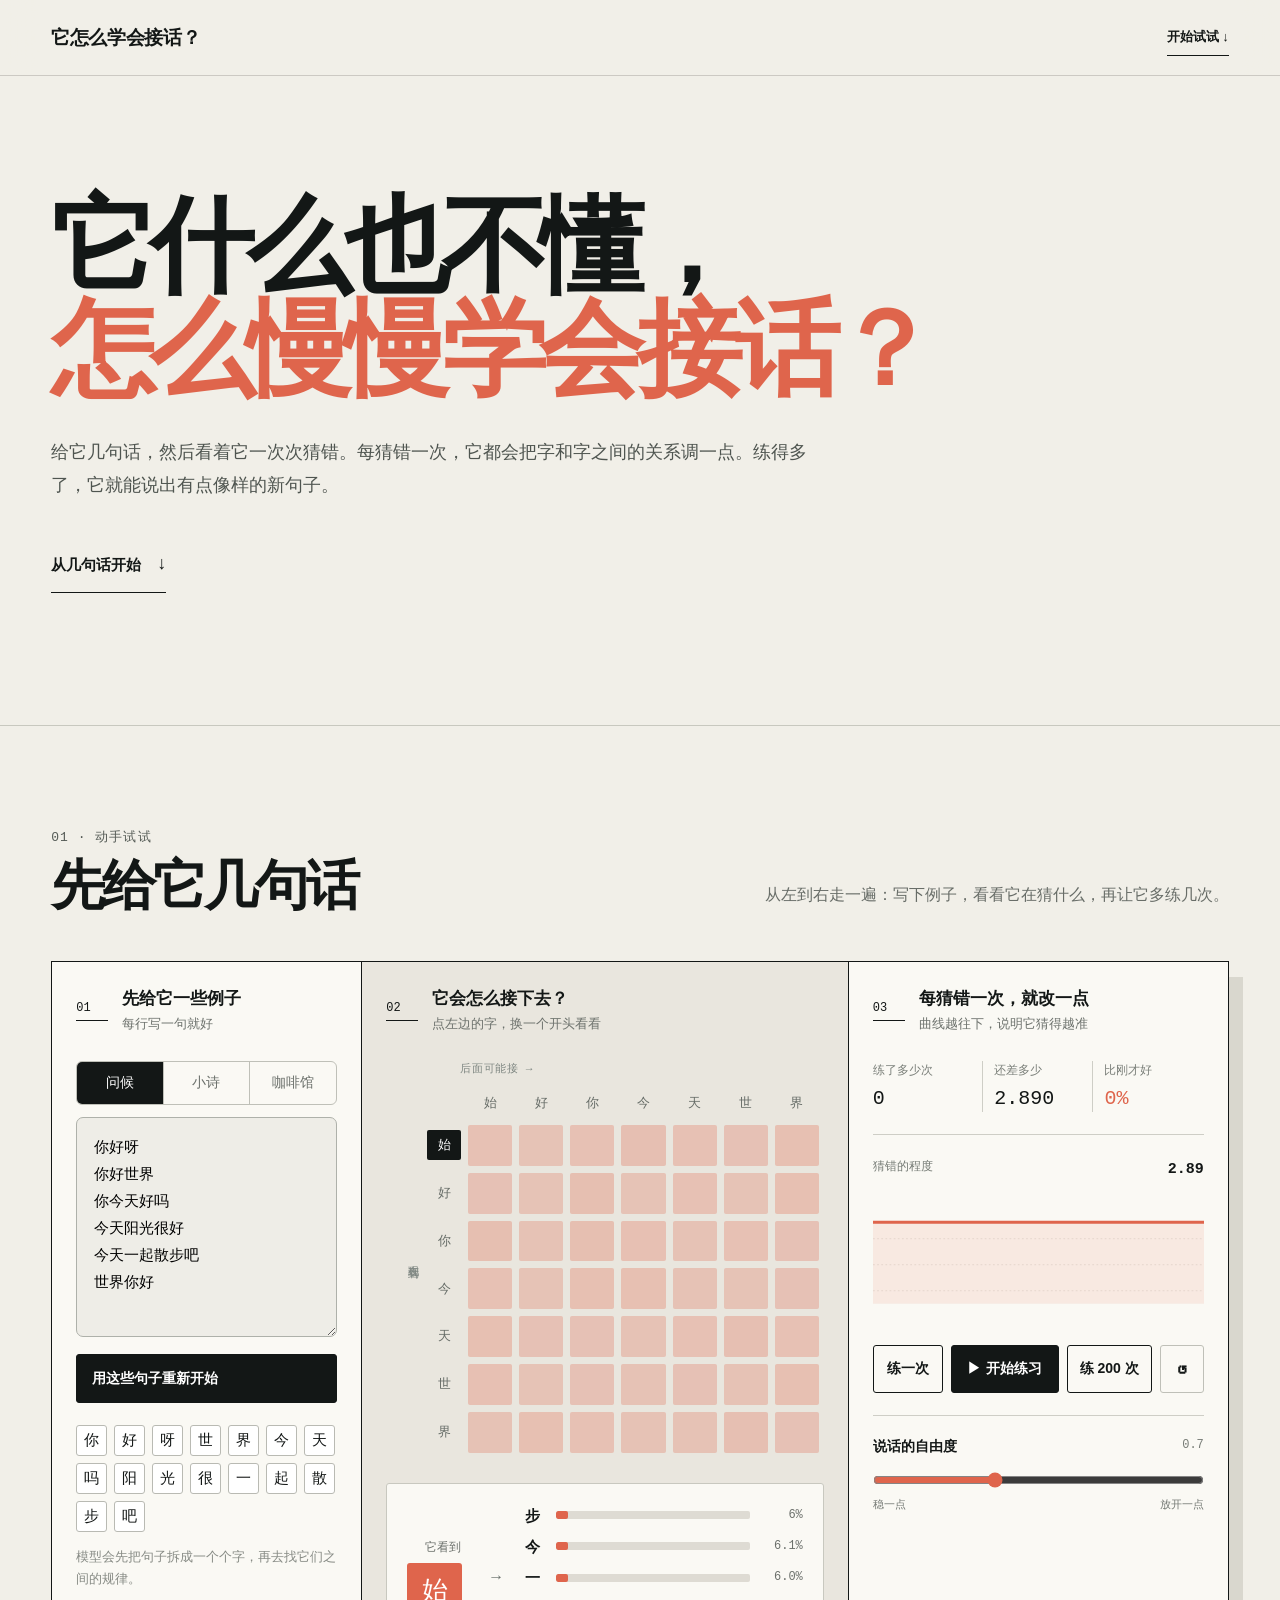
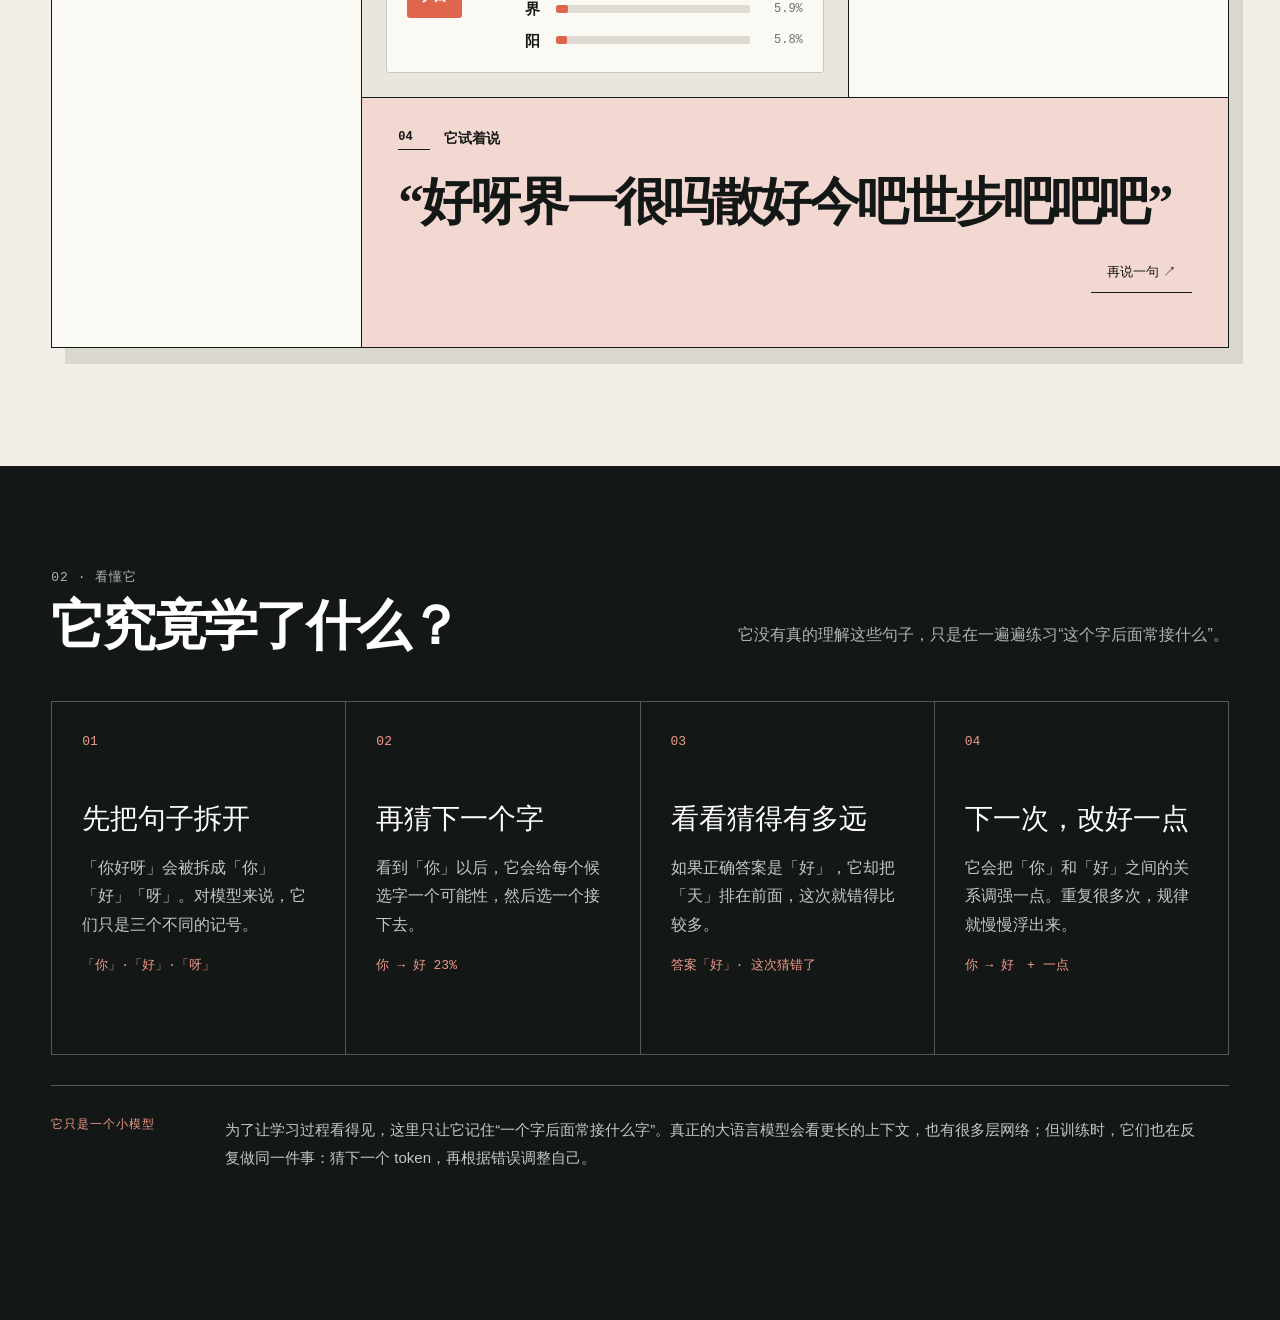
==== index.html @ 9ec9c0a7 "重构为三文件结构：清理 ChatGPT 导出残留，拆分为 index.html + styles.css + app.js，补充 AGENTS.md 与 README.md" ====
<!doctype html>
<html lang="zh-CN">
<head>
  <meta charset="utf-8">
  <meta name="viewport" content="width=device-width,initial-scale=1">
  <meta name="description" content="给它几句话，看一个小模型怎样从乱猜到慢慢学会接话。">
  <title>它怎么学会接话？</title>
  <link rel="stylesheet" href="styles.css">
</head>
<body>
  <nav>
    <a class="brand" href="#top">它怎么学会接话？</a>
    <a class="nav-jump" href="#lab">开始试试 ↓</a>
  </nav>

  <header class="hero" id="top">
    <div class="hero-copy">
      <h1>它什么也不懂，<em>怎么慢慢学会接话？</em></h1>
      <p class="intro">给它几句话，然后看着它一次次猜错。每猜错一次，它都会把字和字之间的关系调一点。练得多了，它就能说出有点像样的新句子。</p>
      <a class="jump" href="#lab">从几句话开始 <b>↓</b></a>
    </div>
  </header>

  <main>
    <section id="lab">
      <header class="section-head">
        <div><p class="kicker mono">01 · 动手试试</p><h2>先给它几句话</h2></div>
        <p>从左到右走一遍：写下例子，看看它在猜什么，再让它多练几次。</p>
      </header>

      <div class="lab-grid">
        <aside class="panel corpus">
          <div class="panel-head"><span class="num mono">01</span><div><b>先给它一些例子</b><small>每行写一句就好</small></div></div>
          <div class="preset-tabs" id="presetTabs">
            <button class="active" data-preset="hello">问候</button>
            <button data-preset="poem">小诗</button>
            <button data-preset="cafe">咖啡馆</button>
          </div>
          <textarea id="corpusInput" aria-label="给模型看的句子，每行一句" spellcheck="false"></textarea>
          <button class="load" id="loadCorpus">用这些句子重新开始</button>
          <div class="tokens" id="tokenStrip" aria-label="拆开的字"></div>
          <p class="micro">模型会先把句子拆成一个个字，再去找它们之间的规律。</p>
        </aside>

        <section class="panel brain">
          <div class="panel-head"><span class="num mono">02</span><div><b>它会怎么接下去？</b><small>点左边的字，换一个开头看看</small></div></div>
          <div class="matrix-shell">
            <span class="axis top mono">后面可能接 →</span><span class="axis side mono">现在看到</span>
            <div class="matrix" id="matrix"></div>
          </div>
          <div class="prediction">
            <div class="current"><small>它看到</small><strong id="focusToken">始</strong></div>
            <span class="arrow">→</span>
            <div class="bars" id="probabilityBars"></div>
          </div>
        </section>

        <section class="panel controls">
          <div class="panel-head"><span class="num mono">03</span><div><b>每猜错一次，就改一点</b><small>曲线越往下，说明它猜得越准</small></div></div>
          <div class="metrics">
            <div class="metric"><small>练了多少次</small><strong id="stepCount">0</strong></div>
            <div class="metric"><small>还差多少</small><strong id="lossValue">0.000</strong></div>
            <div class="metric"><small>比刚才好</small><strong class="accent" id="progressValue">0%</strong></div>
          </div>
          <div class="chart-box">
            <div class="chart-title mono"><span>猜错的程度</span><b id="chartLoss">0.00</b></div>
            <svg class="chart" viewBox="0 0 560 148" role="img" aria-label="猜错程度的变化曲线">
              <line x1="0" x2="560" y1="38" y2="38"></line><line x1="0" x2="560" y1="82" y2="82"></line><line x1="0" x2="560" y1="126" y2="126"></line>
              <polygon class="area" id="lossArea"></polygon><polyline class="curve" id="lossCurve"></polyline>
            </svg>
          </div>
          <div class="actions">
            <button class="step" id="stepOnce">练一次</button>
            <button class="run" id="trainToggle"><span>▶</span>开始练习</button>
            <button class="fast" id="fastTrain">练 200 次</button>
            <button class="reset" id="resetModel" aria-label="重新开始">↺</button>
          </div>
          <label class="temperature">
            <span><b>说话的自由度</b><small class="mono" id="temperatureLabel">0.7</small></span>
            <input id="temperature" type="range" min="0.3" max="1.4" step="0.1" value="0.7">
            <span class="ends"><i>稳一点</i><i>放开一点</i></span>
          </label>
        </section>

        <section class="panel speech">
          <div class="speech-meta"><span class="num mono">04</span><span>它试着说</span></div>
          <blockquote id="spokenText">“……”</blockquote>
          <div class="speech-foot"><button id="speakAgain">再说一句 ↗</button></div>
        </section>
      </div>
    </section>

    <section class="explain">
      <header class="section-head">
        <div><p class="kicker mono">02 · 看懂它</p><h2>它究竟学了什么？</h2></div>
        <p>它没有真的理解这些句子，只是在一遍遍练习“这个字后面常接什么”。</p>
      </header>
      <div class="flow">
        <article><span class="mono">01</span><b>先把句子拆开</b><p>「你好呀」会被拆成「你」「好」「呀」。对模型来说，它们只是三个不同的记号。</p><span class="example mono">「你」·「好」·「呀」</span></article>
        <article><span class="mono">02</span><b>再猜下一个字</b><p>看到「你」以后，它会给每个候选字一个可能性，然后选一个接下去。</p><span class="example mono">你 → 好 23%</span></article>
        <article><span class="mono">03</span><b>看看猜得有多远</b><p>如果正确答案是「好」，它却把「天」排在前面，这次就错得比较多。</p><span class="example mono">答案「好」· 这次猜错了</span></article>
        <article><span class="mono">04</span><b>下一次，改好一点</b><p>它会把「你」和「好」之间的关系调强一点。重复很多次，规律就慢慢浮出来。</p><span class="example mono">你 → 好　+ 一点</span></article>
      </div>
      <div class="note"><span class="mono">它只是一个小模型</span><p>为了让学习过程看得见，这里只让它记住“一个字后面常接什么字”。真正的大语言模型会看更长的上下文，也有很多层网络；但训练时，它们也在反复做同一件事：猜下一个 token，再根据错误调整自己。</p></div>
    </section>
  </main>
  <script src="app.js"></script>
</body>
</html>
---- styles.css ----
:root {
      --paper:#f1efe8;
      --ink:#131716;
      --muted:#686d68;
      --line:#c8c8bf;
      --panel:#faf9f4;
      --accent:#df654c;
      --accent-soft:#f2d8d0;
      --wash:#e9e6de;
    }
    *{box-sizing:border-box}
    html{scroll-behavior:smooth}
    body{margin:0;background:var(--paper);color:var(--ink);font:16px/1.55 -apple-system,BlinkMacSystemFont,"Segoe UI","PingFang SC","Hiragino Sans GB","Microsoft YaHei",Arial,sans-serif}
    button,textarea,input{font:inherit}
    button{color:inherit}
    a{color:inherit;text-decoration:none}
    .mono{font-family:"SFMono-Regular",Consolas,"Liberation Mono",monospace}
    nav{position:sticky;z-index:20;top:0;display:flex;align-items:center;justify-content:space-between;min-height:68px;padding:0 4vw;border-bottom:1px solid rgba(19,23,22,.17);background:rgba(241,239,232,.92);backdrop-filter:blur(18px)}
    .brand{font-family:"Songti SC","STSong",Georgia,serif;font-size:18px;font-weight:600;letter-spacing:-.02em}
    .nav-jump{padding:8px 0;border-bottom:1px solid var(--ink);font-size:13px;font-weight:700}
    .hero{display:flex;align-items:center;min-height:600px;padding:92px 4vw 104px;border-bottom:1px solid var(--line)}
    .hero-copy{width:min(1120px,100%)}
    .kicker{margin:0 0 18px;color:#555b56;font-size:12px;letter-spacing:.08em}
    h1{max-width:1080px;margin:0;font-family:"Songti SC","STSong",Georgia,serif;font-size:clamp(64px,8.2vw,126px);font-weight:600;line-height:.98;letter-spacing:-.07em;text-wrap:balance}
    h1 em{display:block;color:var(--accent);font-style:normal}
    .intro{max-width:760px;margin:34px 0;color:#4f5550;font-size:18px;line-height:1.85;text-wrap:pretty}
    .jump{display:inline-flex;align-items:center;gap:16px;padding:14px 0;border-bottom:1px solid var(--ink);font-size:15px;font-weight:800}
    .jump b{font-size:18px;font-weight:400}
    main section{padding:88px 4vw 105px}
    .section-head{display:flex;align-items:end;justify-content:space-between;gap:40px;max-width:1500px;margin:0 auto 38px}
    .section-head h2{margin:0;font:600 clamp(38px,4.2vw,62px)/1.04 "Songti SC","STSong",Georgia,serif;letter-spacing:-.055em}
    .section-head .kicker{margin-bottom:10px}
    .section-head>p{max-width:430px;margin:0 0 5px;color:var(--muted);font-size:13px;line-height:1.7}
    .lab-grid{display:grid;grid-template-columns:290px minmax(400px,1fr) 350px;grid-template-areas:"corpus brain controls" "corpus speech speech";max-width:1500px;margin:auto;border-top:1px solid var(--ink);border-left:1px solid var(--ink);box-shadow:14px 16px 0 #d9d7ce}
    .panel{min-width:0;border-right:1px solid var(--ink);border-bottom:1px solid var(--ink);background:var(--panel)}
    .corpus{grid-area:corpus;padding:22px}.brain{grid-area:brain;padding:22px;background:var(--wash);color:var(--ink)}.controls{grid-area:controls;padding:22px}.speech{grid-area:speech;position:relative;min-height:218px;padding:25px 30px;background:var(--accent-soft);overflow:hidden}
    .panel-head{display:flex;align-items:center;gap:11px;margin-bottom:21px}
    .num{flex:none;min-width:30px;padding-bottom:3px;border-bottom:1px solid currentColor;font-size:9px;text-align:left}
    .panel-head div{display:flex;flex-direction:column;gap:3px}.panel-head b{font-size:13px}.panel-head small{color:#6d726d;font-size:9px}.brain .panel-head small{color:#6d726d}
    .preset-tabs{display:grid;grid-template-columns:repeat(3,1fr);margin-bottom:9px;border:1px solid #bfc0b8;border-radius:6px;overflow:hidden}
    .preset-tabs button{padding:8px 2px;border:0;border-right:1px solid #bfc0b8;background:transparent;color:#6b706b;cursor:pointer;font-size:10px}.preset-tabs button:last-child{border-right:0}.preset-tabs button.active{background:var(--ink);color:#fff}
    textarea{width:100%;min-height:185px;padding:14px;resize:vertical;border:1px solid #aeb1aa;border-radius:7px;outline:0;background:#eeede7;font:11px/1.75 "SFMono-Regular",Consolas,"PingFang SC",monospace}textarea:focus{border-color:var(--ink);box-shadow:0 0 0 2px rgba(19,23,22,.09)}
    .load{display:flex;align-items:center;justify-content:space-between;width:100%;margin-top:9px;padding:11px 12px;border:1px solid var(--ink);border-radius:3px;background:var(--ink);color:#fff;cursor:pointer;font-size:11px;font-weight:800}
    .tokens{display:flex;flex-wrap:wrap;gap:5px;margin-top:17px}.tokens span{display:grid;place-items:center;width:24px;height:24px;border:1px solid #b9bab3;border-radius:3px;background:#fff;font:11px "Songti SC",serif}.micro{margin:10px 0 0;color:#878b85;font-size:9px;line-height:1.5}
    .matrix-shell{position:relative;margin:0 0 22px 18px;padding:21px 5px 2px 23px}.axis{position:absolute;color:#7f8782;font-size:8px;letter-spacing:.06em}.axis.top{left:56px;top:0}.axis.side{left:0;top:50%;writing-mode:vertical-rl;transform:translateY(-50%)}
    .matrix{display:grid;gap:5px;align-items:center}.matrix .label{display:grid;place-items:center;min-width:0;height:24px;border:0;border-radius:2px;background:transparent;color:#666c67;font-size:9px}.matrix button.label{cursor:pointer}.matrix button.label:hover,.matrix button.label.selected{background:var(--ink);color:#fff}
    .cell{aspect-ratio:1.08;min-height:23px;border:0;border-radius:2px;cursor:crosshair;transition:transform .13s ease}.cell:hover{transform:scale(1.08);outline:1px solid var(--ink)}
    .prediction{display:grid;grid-template-columns:60px 22px 1fr;align-items:center;gap:7px;padding:16px;border:1px solid var(--line);border-radius:3px;background:var(--panel)}.current{text-align:center}.current small{display:block;margin-bottom:6px;color:#6b706b;font-size:8px}.current strong{display:grid;place-items:center;width:45px;height:45px;border-radius:3px;background:var(--accent);color:#fff;font:21px "Songti SC",serif}.arrow{color:#69716c}
    .bars{display:flex;flex-direction:column;gap:6px}.bar{display:grid;grid-template-columns:17px 1fr 34px;align-items:center;gap:6px;font-size:8px}.bar>b{font-size:10px}.bar>div{height:6px;border-radius:2px;background:#dedbd3;overflow:hidden}.bar i{display:block;height:100%;border-radius:inherit;background:var(--accent);transition:width .2s ease}.bar span{color:#6c716c;text-align:right}
    .metrics{display:grid;grid-template-columns:repeat(3,1fr);padding-bottom:17px;border-bottom:1px solid #cecec6}.metric{padding-right:7px;border-right:1px solid #cecec6}.metric:not(:first-child){padding-left:11px}.metric:last-child{border:0}.metric small{display:block;margin-bottom:6px;color:#7a7f79;font-size:8px}.metric strong{font:15px "SFMono-Regular",Consolas,monospace}.metric strong.accent{color:var(--accent)}
    .chart-box{position:relative;margin-top:18px}.chart-title{display:flex;justify-content:space-between;color:#747a74;font-size:8px}.chart-title b{color:var(--ink);font-size:11px}.chart{display:block;width:100%;height:125px;margin-top:3px}.chart line{stroke:#d6d5cd;stroke-dasharray:3 4}.chart .area{fill:rgba(223,101,76,.11)}.chart .curve{fill:none;stroke:var(--accent);stroke-width:3;stroke-linejoin:round;stroke-linecap:round;vector-effect:non-scaling-stroke}
    .actions{display:grid;grid-template-columns:.75fr 1.22fr .92fr 36px;gap:6px;margin-top:6px}.actions button{min-height:39px;border-radius:3px;cursor:pointer;font-size:10px;font-weight:800}.step{border:1px solid var(--ink);background:transparent}.run{border:1px solid var(--ink);background:var(--ink);color:#fff}.run span{margin-right:5px}.run.running{background:var(--accent);color:var(--ink)}.run.running span{color:var(--ink)}.fast{border:1px solid var(--ink);background:transparent;color:var(--ink)}.reset{border:1px solid #bfc0b8;background:transparent;font-size:17px!important}
    .temperature{display:block;margin-top:17px;padding-top:15px;border-top:1px solid #cecec6}.temperature>span{display:flex;justify-content:space-between}.temperature b{font-size:9px}.temperature small{color:#777c76;font-size:8px}.temperature input{width:100%;margin:11px 0 4px;accent-color:var(--accent)}.ends i{color:#737873;font-size:8px;font-style:normal}
    .speech-meta{position:relative;z-index:1;display:flex;align-items:center;gap:11px;font-size:10px;font-weight:800}
    blockquote{position:relative;z-index:1;margin:18px 0 16px;font:600 clamp(31px,4vw,56px)/1.15 "Songti SC","STSong",Georgia,serif;letter-spacing:-.05em}.speech-foot{position:relative;z-index:1;display:flex;align-items:center;justify-content:flex-end;font-size:8px}.speech-foot button{padding:8px 0;border:0;border-bottom:1px solid var(--ink);background:transparent;cursor:pointer;font-size:9px}.speech-foot button:hover{color:var(--accent)}
    .explain{background:var(--ink);color:#fff}.explain .kicker,.explain .section-head>p{color:#aeb4b0}.flow{display:grid;grid-template-columns:repeat(4,1fr);max-width:1500px;margin:auto;border-top:1px solid #535956;border-left:1px solid #535956}.flow article{min-height:265px;padding:23px;border-right:1px solid #535956;border-bottom:1px solid #535956}.flow article>span{display:block;width:auto;height:auto;margin-bottom:43px;border:0;color:#ef9b87;font-size:11px}.flow b{display:block;font:22px "Songti SC",serif}.flow p{min-height:60px;color:#c3c8c4;font-size:11px;line-height:1.7}.flow .example{display:block;color:#ef9b87;font-size:9px}.note{display:grid;grid-template-columns:150px 1fr;gap:24px;max-width:1500px;margin:30px auto 0;padding:24px 0;border-top:1px solid #535956}.note>span{color:#ef9b87;font-size:9px;letter-spacing:.08em}.note p{max-width:980px;margin:0;color:#c3c8c4;font-size:11px;line-height:1.75}.note b{color:#fff}

    /* Readability pass: comfortable defaults for laptop and high-DPI screens. */
    nav{min-height:76px}
    .brand{font-size:19px}
    .hero{min-height:650px;padding-top:104px;padding-bottom:116px}.kicker{font-size:13px;line-height:1.6}.intro{max-width:760px;font-size:18px;line-height:1.85}.jump{padding:14px 0;font-size:15px}
    main section{padding-top:102px;padding-bottom:118px}.section-head{margin-bottom:46px}.section-head>p{max-width:500px;font-size:16px;line-height:1.8}
    .lab-grid{grid-template-columns:340px minmax(460px,1fr) 410px;max-width:1600px}.corpus,.brain,.controls{padding:28px}.speech{min-height:250px;padding:30px 36px}
    .panel-head{gap:14px;margin-bottom:27px}.num{min-width:32px;width:auto;height:auto;font-size:12px}.panel-head b{font-size:17px}.panel-head small,.brain .panel-head small{font-size:13px;line-height:1.45}
    .preset-tabs{margin-bottom:12px}.preset-tabs button{min-height:42px;font-size:14px}.corpus textarea{min-height:220px;padding:17px;font-size:15px;line-height:1.8}.load{min-height:46px;padding:13px 15px;font-size:14px}.tokens{gap:7px;margin-top:22px}.tokens span{width:31px;height:31px;font-size:15px}.micro{margin-top:14px;font-size:13px;line-height:1.65}
    .matrix-shell{margin-bottom:28px;padding-top:27px}.axis{font-size:11px}.matrix{gap:7px}.matrix .label{height:30px;font-size:13px}.cell{min-height:28px}.prediction{grid-template-columns:72px 28px 1fr;gap:9px;padding:20px}.current small{font-size:12px}.current strong{width:55px;height:55px;font-size:26px}.bars{gap:8px}.bar{grid-template-columns:23px 1fr 45px;gap:8px;font-size:12px}.bar>b{font-size:15px}.bar>div{height:8px}
    .metrics{padding-bottom:22px}.metric small{margin-bottom:8px;font-size:12px}.metric strong{font-size:20px}.chart-box{margin-top:23px}.chart-title{font-size:12px}.chart-title b{font-size:15px}.chart{height:150px}.actions{grid-template-columns:.78fr 1.2fr .95fr 44px;gap:8px;margin-top:10px}.actions button{min-height:48px;font-size:14px}.reset{font-size:20px!important}.temperature{margin-top:22px;padding-top:20px}.temperature b{font-size:14px}.temperature small{font-size:12px}.temperature input{margin:15px 0 7px}.ends i{font-size:11px}
    .speech-meta{gap:14px;font-size:14px}.speech blockquote{margin:23px 0 20px}.speech-foot{font-size:12px}.speech-foot button{padding:10px 16px;font-size:13px}
    .flow{max-width:1600px}.flow article{min-height:300px;padding:30px}.flow article>span{width:auto;height:auto;margin-bottom:48px;font-size:13px}.flow b{font-size:28px}.flow p{min-height:78px;font-size:16px;line-height:1.8}.flow .example{font-size:13px}.note{max-width:1600px;grid-template-columns:150px 1fr;padding:30px 0}.note>span{font-size:12px}.note p{font-size:15px;line-height:1.85}
    @media(max-width:1380px){.lab-grid{grid-template-columns:310px minmax(420px,1fr) 380px}.corpus,.brain,.controls{padding:24px}}
    @media(max-width:1240px){.lab-grid{grid-template-columns:310px 1fr;grid-template-areas:"corpus brain" "controls speech"}.controls{min-height:540px}.flow{grid-template-columns:repeat(2,1fr)}}
    h1,h2,h3{text-wrap:balance}p{text-wrap:pretty}
    @media(max-width:820px){nav{min-height:70px;padding:0 18px}.brand{font-size:17px}.hero{min-height:auto;padding:78px 18px 88px}h1{font-size:clamp(53px,16vw,76px)}.intro{font-size:17px;line-height:1.8}main section{padding:76px 18px 90px}.section-head{display:block}.section-head h2{font-size:42px}.section-head>p{margin-top:18px;font-size:16px}.lab-grid{display:block;box-shadow:8px 9px 0 #d9d7ce}.corpus,.brain,.controls{padding:21px}.controls{min-height:0}.speech{min-height:230px;padding:25px 22px}.speech blockquote{font-size:38px}.flow{grid-template-columns:1fr}.flow article{min-height:265px;padding:24px}.flow article>span{margin-bottom:34px}.flow p{min-height:0}.note{grid-template-columns:1fr;gap:12px}.actions{grid-template-columns:1fr 1.2fr 1fr 42px}.actions button{font-size:13px}.matrix-shell{margin-left:0;padding-left:18px}.matrix{gap:5px}.matrix .label{font-size:12px}.cell{min-height:21px}.prediction{grid-template-columns:62px 20px 1fr;padding:16px}.bar{grid-template-columns:20px 1fr 42px}.micro{font-size:13px}}
    @media(prefers-reduced-motion:reduce){html{scroll-behavior:auto}*,*:before,*:after{animation-duration:.01ms!important;animation-iteration-count:1!important;transition-duration:.01ms!important}}
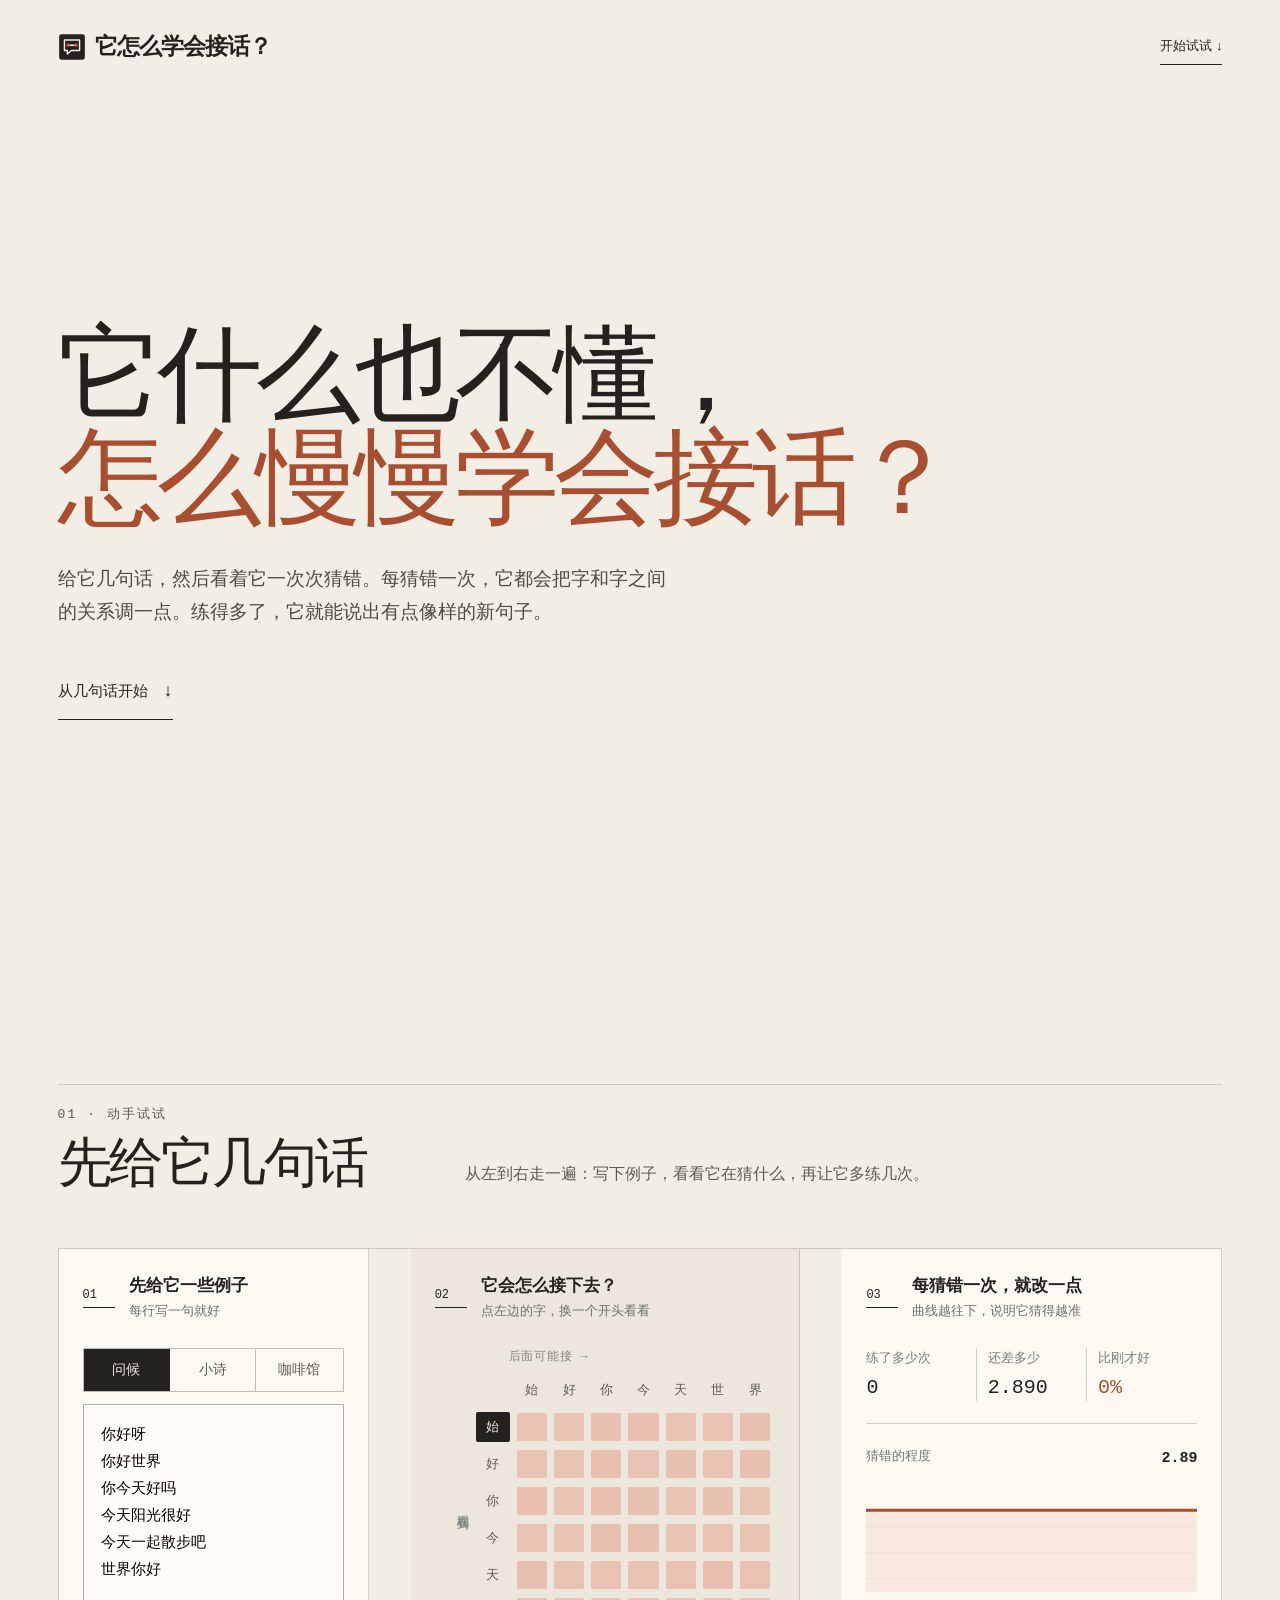
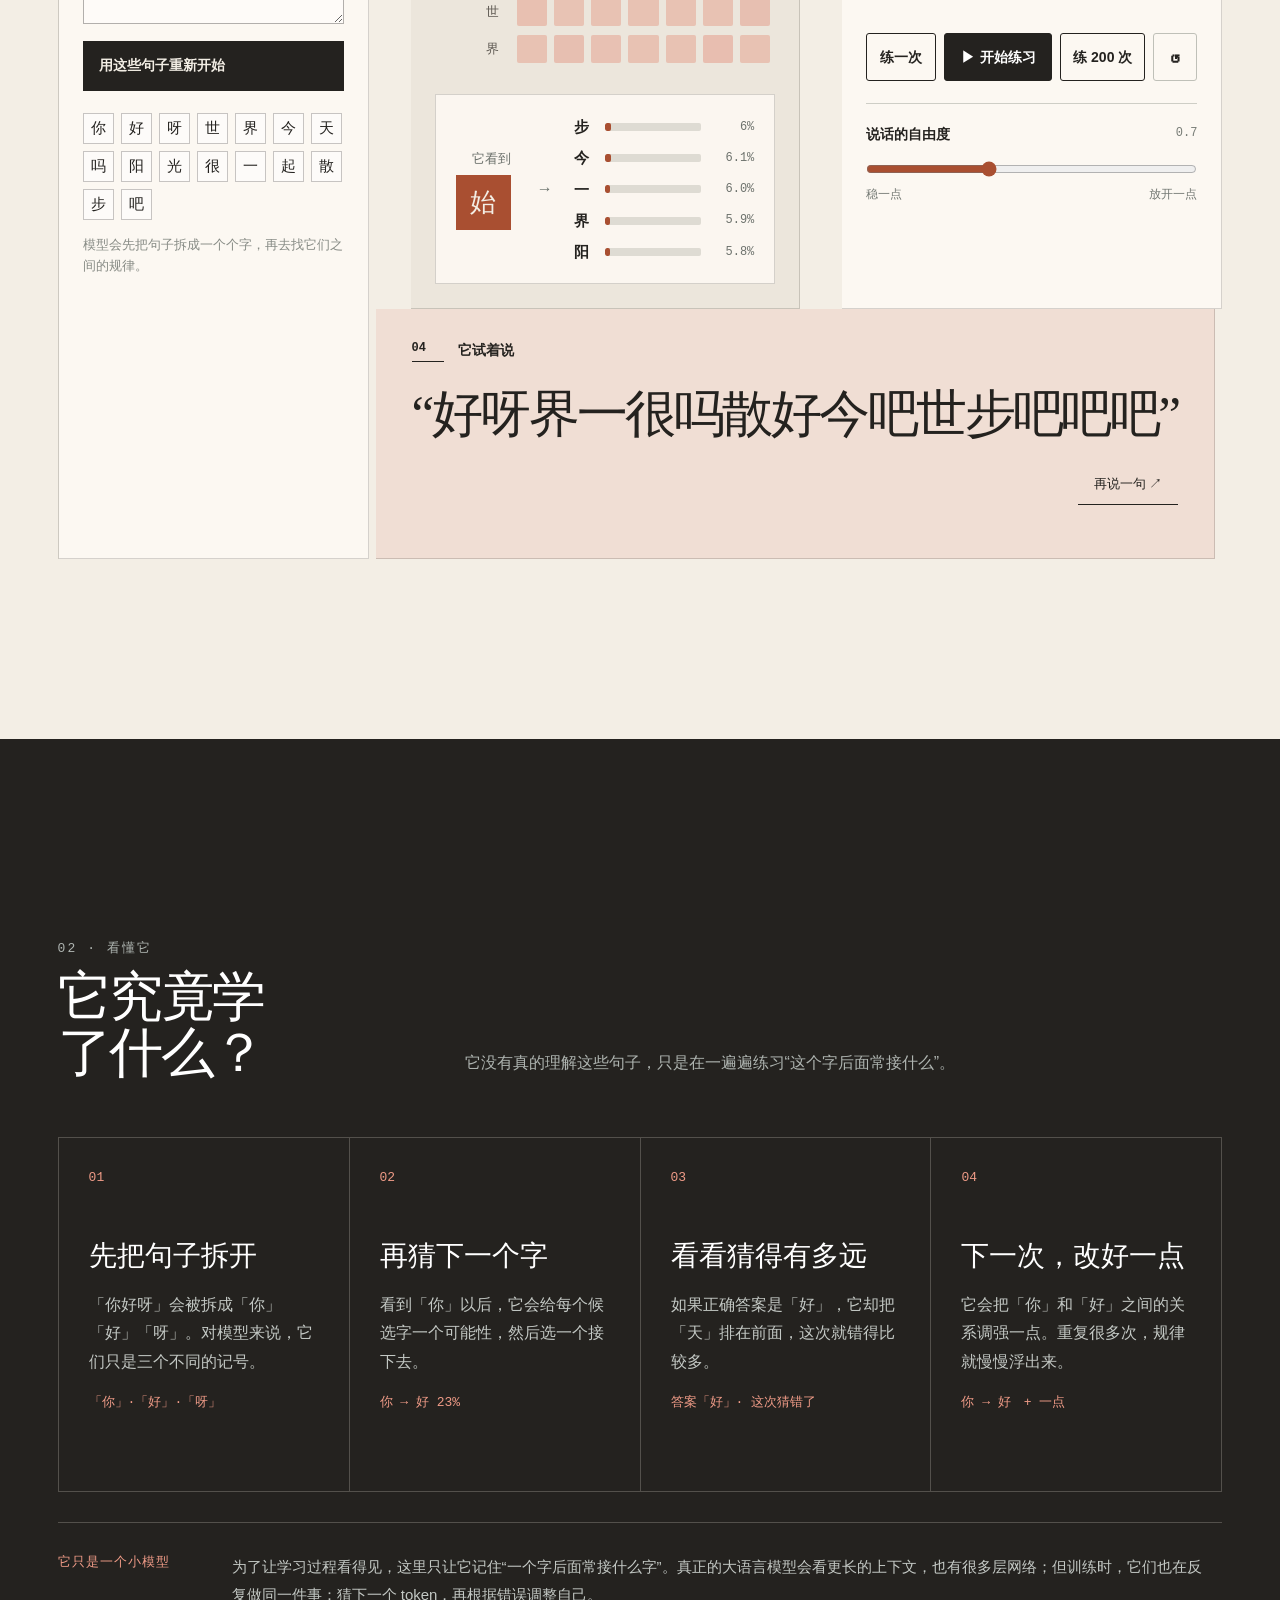
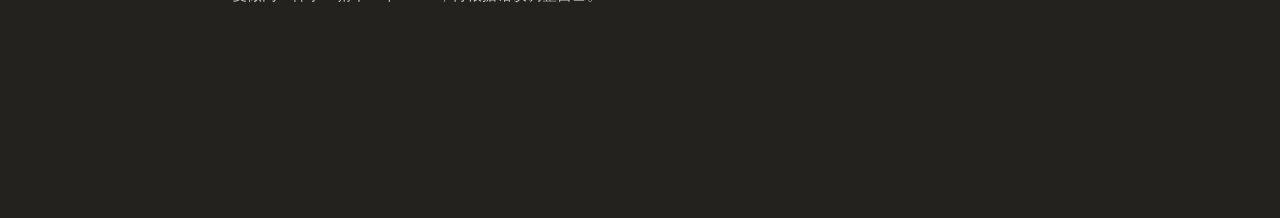
==== commit f36a3b05: "feat: unify project branding" ====
--- a/index.html
+++ b/index.html
@@ -5,6 +5,7 @@
   <meta name="viewport" content="width=device-width,initial-scale=1">
   <meta name="description" content="给它几句话，看一个小模型怎样从乱猜到慢慢学会接话。">
   <title>它怎么学会接话？</title>
+  <link rel="icon" href="./assets/project-mark.svg" type="image/svg+xml">
   <link rel="stylesheet" href="styles.css">
 </head>
 <body>
--- a/styles.css
+++ b/styles.css
@@ -1,13 +1,15 @@
 
     :root {
-      --paper:#f1efe8;
-      --ink:#131716;
-      --muted:#686d68;
-      --line:#c8c8bf;
-      --panel:#faf9f4;
-      --accent:#df654c;
-      --accent-soft:#f2d8d0;
-      --wash:#e9e6de;
+      --paper:#f3eee5;
+      --ink:#24221f;
+      --muted:#6f6a62;
+      --line:rgba(36,34,31,.18);
+      --panel:rgba(255,252,247,.78);
+      --accent:#c15f3c;
+      --accent-soft:#f0ded4;
+      --wash:#ebe4d8;
+      --portfolio-max:1440px;
+      --portfolio-pad:clamp(22px,4.5vw,72px);
     }
     *{box-sizing:border-box}
     html{scroll-behavior:smooth}
@@ -73,4 +75,51 @@
     h1,h2,h3{text-wrap:balance}p{text-wrap:pretty}
     @media(max-width:820px){nav{min-height:70px;padding:0 18px}.brand{font-size:17px}.hero{min-height:auto;padding:78px 18px 88px}h1{font-size:clamp(53px,16vw,76px)}.intro{font-size:17px;line-height:1.8}main section{padding:76px 18px 90px}.section-head{display:block}.section-head h2{font-size:42px}.section-head>p{margin-top:18px;font-size:16px}.lab-grid{display:block;box-shadow:8px 9px 0 #d9d7ce}.corpus,.brain,.controls{padding:21px}.controls{min-height:0}.speech{min-height:230px;padding:25px 22px}.speech blockquote{font-size:38px}.flow{grid-template-columns:1fr}.flow article{min-height:265px;padding:24px}.flow article>span{margin-bottom:34px}.flow p{min-height:0}.note{grid-template-columns:1fr;gap:12px}.actions{grid-template-columns:1fr 1.2fr 1fr 42px}.actions button{font-size:13px}.matrix-shell{margin-left:0;padding-left:18px}.matrix{gap:5px}.matrix .label{font-size:12px}.cell{min-height:21px}.prediction{grid-template-columns:62px 20px 1fr;padding:16px}.bar{grid-template-columns:20px 1fr 42px}.micro{font-size:13px}}
     @media(prefers-reduced-motion:reduce){html{scroll-behavior:auto}*,*:before,*:after{animation-duration:.01ms!important;animation-iteration-count:1!important;transition-duration:.01ms!important}}
-  +
+    /* Portfolio visual system: preserve the teaching interaction, update only its presentation. */
+    body{background:var(--paper);color:var(--ink)}
+    nav{position:relative;max-width:var(--portfolio-max);margin:0 auto;min-height:0;padding:28px var(--portfolio-pad);border-bottom:0;background:transparent;backdrop-filter:none}
+    .brand{font-family:Georgia,"Times New Roman","Songti SC","STSong",serif;font-size:23px;letter-spacing:-.04em}
+    .nav-jump{border-bottom:1px solid var(--ink);font-size:13px;font-weight:500}
+    .hero{max-width:var(--portfolio-max);margin:0 auto;min-height:calc(100vh - 88px);padding:clamp(88px,13vh,180px) var(--portfolio-pad) 72px;border-bottom:0}
+    .hero-copy{width:min(1200px,100%)}
+    .kicker{color:var(--muted);font-size:12px;letter-spacing:.16em;text-transform:uppercase}
+    h1{font-family:Georgia,"Times New Roman","Songti SC","STSong",serif;font-weight:400;letter-spacing:-.055em}
+    h1 em{color:var(--accent);font-weight:400}
+    .intro{max-width:620px;color:#4f4b45;font-size:clamp(17px,1.5vw,22px);line-height:1.7}
+    .jump{font-weight:500}
+    main section{max-width:var(--portfolio-max);margin-inline:auto;padding:clamp(100px,14vw,190px) var(--portfolio-pad)}
+    .section-head{display:grid;grid-template-columns:1fr 2fr;gap:28px;border-top:1px solid var(--line);padding-top:20px;margin:0 auto 56px;max-width:none}
+    .section-head h2{font-family:Georgia,"Times New Roman","Songti SC","STSong",serif;font-weight:400;letter-spacing:-.045em}
+    .section-head>p{color:var(--muted);font-size:16px;line-height:1.7}
+    .lab-grid{max-width:none;margin:0;border-color:var(--line);box-shadow:none}
+    .panel{border-color:var(--line);background:var(--panel)}
+    .brain{background:rgba(235,228,216,.72)}
+    .preset-tabs{border-color:rgba(36,34,31,.28);border-radius:0}
+    .preset-tabs button{border-color:rgba(36,34,31,.28);color:var(--muted)}
+    .preset-tabs button.active{background:var(--ink);color:var(--paper)}
+    textarea{border-color:rgba(36,34,31,.35);border-radius:0;background:rgba(255,255,255,.4)}
+    textarea:focus{border-color:var(--ink);box-shadow:0 0 0 2px rgba(36,34,31,.1)}
+    .load{border-radius:0;background:var(--ink);color:var(--paper)}
+    .tokens span{border-color:rgba(36,34,31,.25);border-radius:0;background:rgba(255,255,255,.55)}
+    .matrix .label{color:var(--muted)}
+    .matrix button.label:hover,.matrix button.label.selected{background:var(--ink);color:var(--paper)}
+    .prediction{border-color:var(--line);border-radius:0;background:var(--panel)}
+    .current strong{border-radius:0;background:var(--accent);color:var(--paper)}
+    .bar i,.metric strong.accent{color:var(--accent)}
+    .bar i{background:var(--accent)}
+    .speech{background:var(--accent-soft)}
+    .speech blockquote,.flow b{font-family:Georgia,"Times New Roman","Songti SC","STSong",serif;font-weight:400}
+    .explain{max-width:none;background:var(--ink)}
+    .flow{max-width:none;border-color:#53504b}
+    .flow article{border-color:#53504b}
+    .flow article>span,.flow .example{color:#ef9b87}
+    .note{max-width:none;border-color:#53504b}
+    @media(max-width:820px){nav{padding:21px 18px}.hero{padding-inline:18px}main section{padding-inline:18px}.section-head{display:block}.section-head>p{margin-top:18px}}
+
+    /* Visual QA baseline: micro labels remain compact but never illegibly small. */
+    :root{--muted:#5f5a53;--accent:#a94f31}
+    .axis,.ends i{font-size:12px}
+    .kicker,.nav-jump,.panel-head small,.brain .panel-head small,.micro,.chart-title,.metric small,.current small,.speech-foot,.note>span{font-size:13px}
+    .brand{display:inline-flex;align-items:center;gap:9px}
+    .brand::before{content:"";width:28px;height:28px;flex:0 0 28px;background:url("./assets/project-mark.svg") center/100% 100% no-repeat}
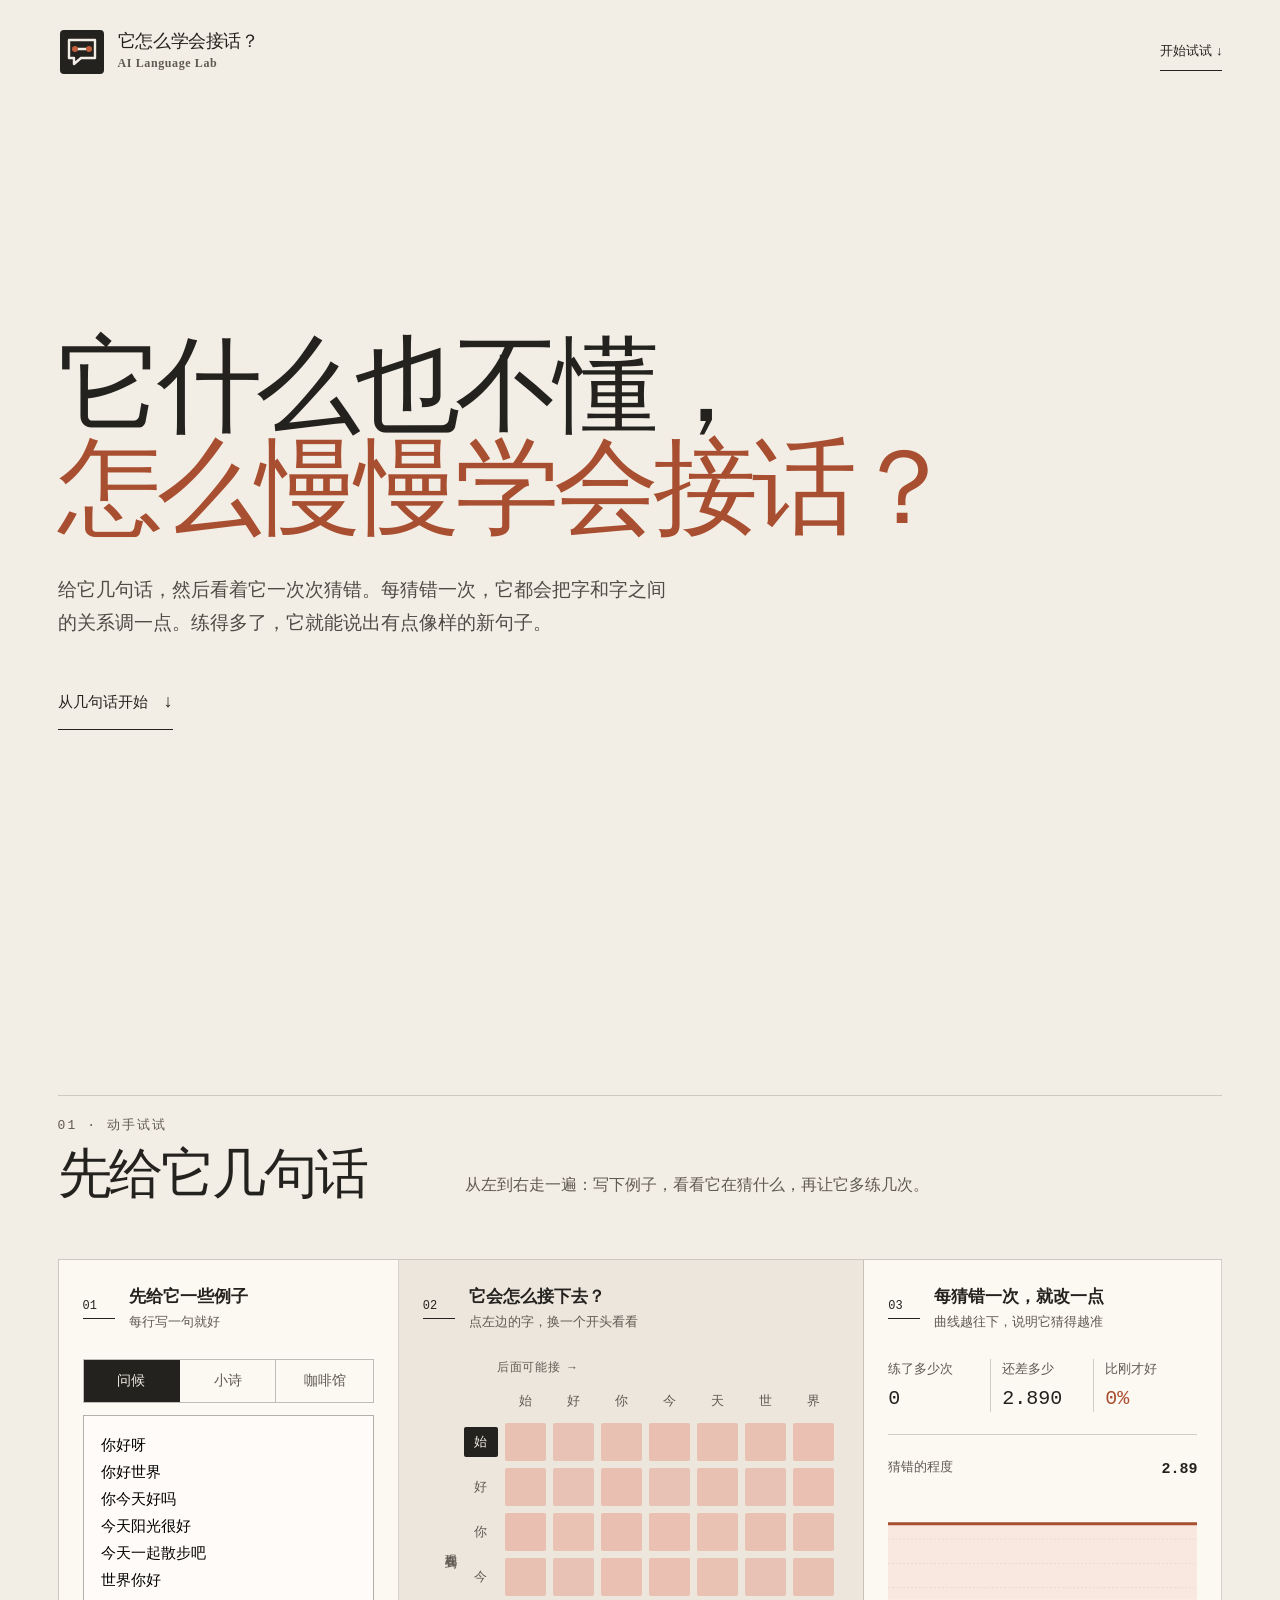
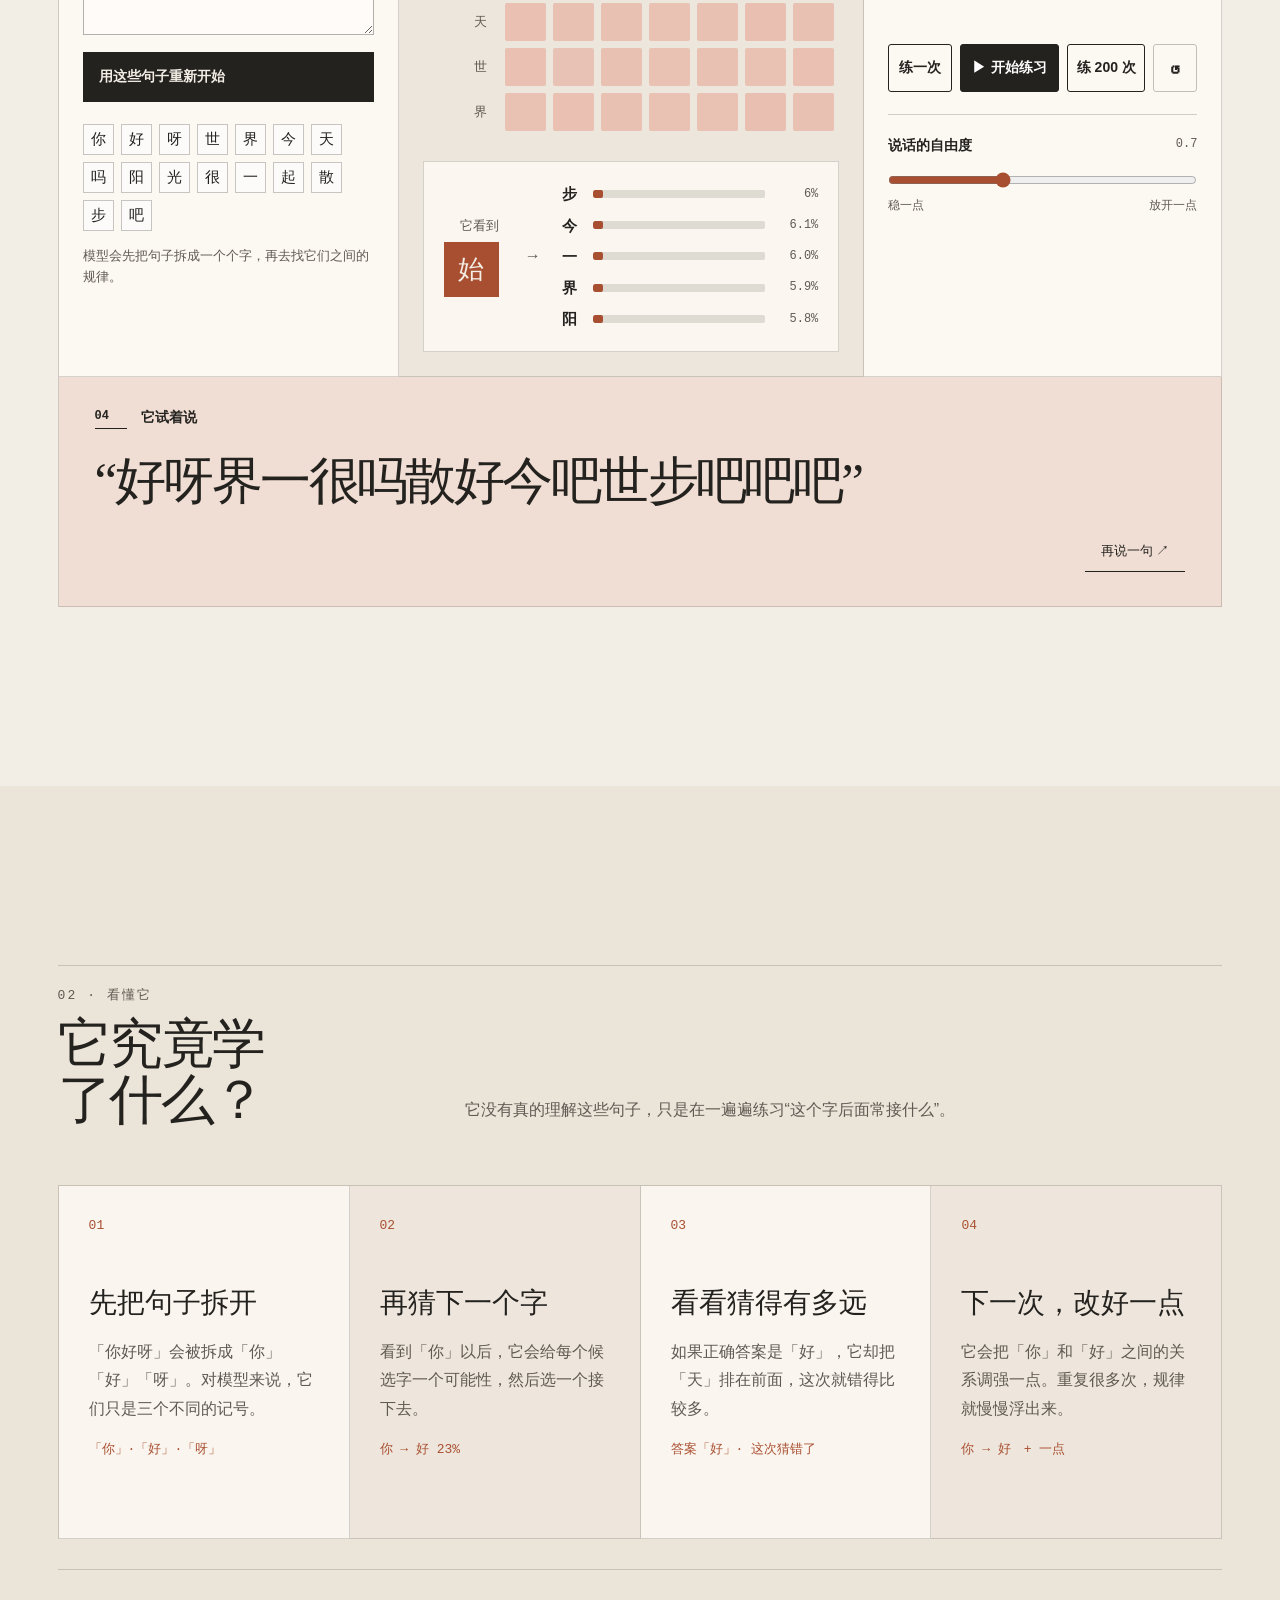
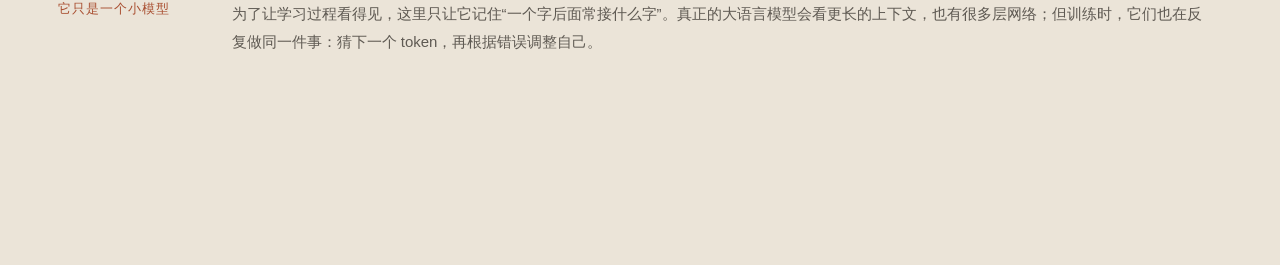
==== commit d9d1e16e: "文档审查修复 + 视觉统一（配色对比度、双语页眉、深色主题、动画静态化、墨绿清理）" ====
--- a/index.html
+++ b/index.html
@@ -10,7 +10,7 @@
 </head>
 <body>
   <nav>
-    <a class="brand" href="#top">它怎么学会接话？</a>
+    <a class="brand" href="#top"><span class="brand-text"><strong>它怎么学会接话？</strong><small>AI Language Lab</small></span></a>
     <a class="nav-jump" href="#lab">开始试试 ↓</a>
   </nav>
 
--- a/styles.css
+++ b/styles.css
@@ -76,10 +76,38 @@
     @media(max-width:820px){nav{min-height:70px;padding:0 18px}.brand{font-size:17px}.hero{min-height:auto;padding:78px 18px 88px}h1{font-size:clamp(53px,16vw,76px)}.intro{font-size:17px;line-height:1.8}main section{padding:76px 18px 90px}.section-head{display:block}.section-head h2{font-size:42px}.section-head>p{margin-top:18px;font-size:16px}.lab-grid{display:block;box-shadow:8px 9px 0 #d9d7ce}.corpus,.brain,.controls{padding:21px}.controls{min-height:0}.speech{min-height:230px;padding:25px 22px}.speech blockquote{font-size:38px}.flow{grid-template-columns:1fr}.flow article{min-height:265px;padding:24px}.flow article>span{margin-bottom:34px}.flow p{min-height:0}.note{grid-template-columns:1fr;gap:12px}.actions{grid-template-columns:1fr 1.2fr 1fr 42px}.actions button{font-size:13px}.matrix-shell{margin-left:0;padding-left:18px}.matrix{gap:5px}.matrix .label{font-size:12px}.cell{min-height:21px}.prediction{grid-template-columns:62px 20px 1fr;padding:16px}.bar{grid-template-columns:20px 1fr 42px}.micro{font-size:13px}}
     @media(prefers-reduced-motion:reduce){html{scroll-behavior:auto}*,*:before,*:after{animation-duration:.01ms!important;animation-iteration-count:1!important;transition-duration:.01ms!important}}
 
+    /* The explanation module stays visually separated without a full-width black block. */
+    .explain{background:var(--wash);color:var(--ink)}
+    .explain .kicker,.explain .section-head>p{color:var(--muted)}
+    .flow{border-color:var(--line);background:transparent}
+    .flow article{border-color:var(--line);background:var(--panel)}
+    .flow article:nth-child(even){background:rgba(240,232,222,.72)}
+    .flow article>span,.flow .example,.note>span{color:var(--accent)}
+    .flow b,.note b{color:var(--ink)}
+    .flow p,.note p{color:var(--muted)}
+    .note{border-color:var(--line)}
+
+    /* Keep the page-section layout rules from shrinking grid panels. */
+    .lab-grid > .panel{max-width:none;margin:0}
+    .lab-grid > .speech{width:100%;margin:0}
+
+    /* The interactive lab reads as a balanced sequence instead of a staggered grid. */
+    .lab-grid{grid-template-columns:minmax(280px,.95fr) minmax(420px,1.3fr) minmax(330px,1fr);grid-template-areas:"corpus brain controls" "speech speech speech";align-items:stretch}
+    .corpus,.brain,.controls,.speech{min-width:0;min-height:0}
+    .speech{min-height:230px}
+    @media(max-width:1240px) and (min-width:821px){
+      .lab-grid{grid-template-columns:repeat(2,minmax(0,1fr));grid-template-areas:"corpus brain" "controls speech"}
+      .controls,.speech{min-height:0}
+    }
+    @media(max-width:820px){
+      .speech{min-height:230px}
+    }
+
     /* Portfolio visual system: preserve the teaching interaction, update only its presentation. */
     body{background:var(--paper);color:var(--ink)}
     nav{position:relative;max-width:var(--portfolio-max);margin:0 auto;min-height:0;padding:28px var(--portfolio-pad);border-bottom:0;background:transparent;backdrop-filter:none}
-    .brand{font-family:Georgia,"Times New Roman","Songti SC","STSong",serif;font-size:23px;letter-spacing:-.04em}
+    .brand strong{display:block;font-family:Georgia,"Times New Roman","Songti SC","STSong",serif;font-size:18px;font-weight:400;letter-spacing:-.02em;line-height:1.15}
+    .brand small{display:block;margin-top:2px;font-size:12px;color:var(--muted);letter-spacing:.05em}
     .nav-jump{border-bottom:1px solid var(--ink);font-size:13px;font-weight:500}
     .hero{max-width:var(--portfolio-max);margin:0 auto;min-height:calc(100vh - 88px);padding:clamp(88px,13vh,180px) var(--portfolio-pad) 72px;border-bottom:0}
     .hero-copy{width:min(1200px,100%)}
@@ -115,11 +143,23 @@
     .flow article{border-color:#53504b}
     .flow article>span,.flow .example{color:#ef9b87}
     .note{max-width:none;border-color:#53504b}
-    @media(max-width:820px){nav{padding:21px 18px}.hero{padding-inline:18px}main section{padding-inline:18px}.section-head{display:block}.section-head>p{margin-top:18px}}
+    @media(max-width:820px){nav{padding:21px 18px}.hero{padding-inline:18px}main section{padding-inline:18px}.section-head{display:block}.section-head>p{margin-top:18px}.brand::before{width:40px;height:40px;flex-basis:40px}}
 
     /* Visual QA baseline: micro labels remain compact but never illegibly small. */
     :root{--muted:#5f5a53;--accent:#a94f31}
     .axis,.ends i{font-size:12px}
     .kicker,.nav-jump,.panel-head small,.brain .panel-head small,.micro,.chart-title,.metric small,.current small,.speech-foot,.note>span{font-size:13px}
-    .brand{display:inline-flex;align-items:center;gap:9px}
-    .brand::before{content:"";width:28px;height:28px;flex:0 0 28px;background:url("./assets/project-mark.svg") center/100% 100% no-repeat}
+    .micro,.axis,.chart-title,.metric small,.temperature small,.ends i,.panel-head small,.brain .panel-head small,.matrix .label,.preset-tabs button,.bar span,.current small,.arrow{color:#5f5a53}
+    .brand{display:inline-flex;align-items:center;gap:12px}
+    .brand::before{content:"";width:48px;height:48px;flex:0 0 48px;background:url("./assets/project-mark.svg") center/100% 100% no-repeat}
+
+    /* Final explanation-module override after the readability layer. */
+    .explain{background:var(--wash);color:var(--ink)}
+    .explain .kicker,.explain .section-head>p{color:var(--muted)}
+    .flow{border-color:var(--line);background:transparent}
+    .flow article{border-color:var(--line);background:var(--panel)}
+    .flow article:nth-child(even){background:rgba(240,232,222,.72)}
+    .flow article>span,.flow .example,.note>span{color:var(--accent)}
+    .flow b,.note b{color:var(--ink)}
+    .flow p,.note p{color:var(--muted)}
+    .note{border-color:var(--line)}
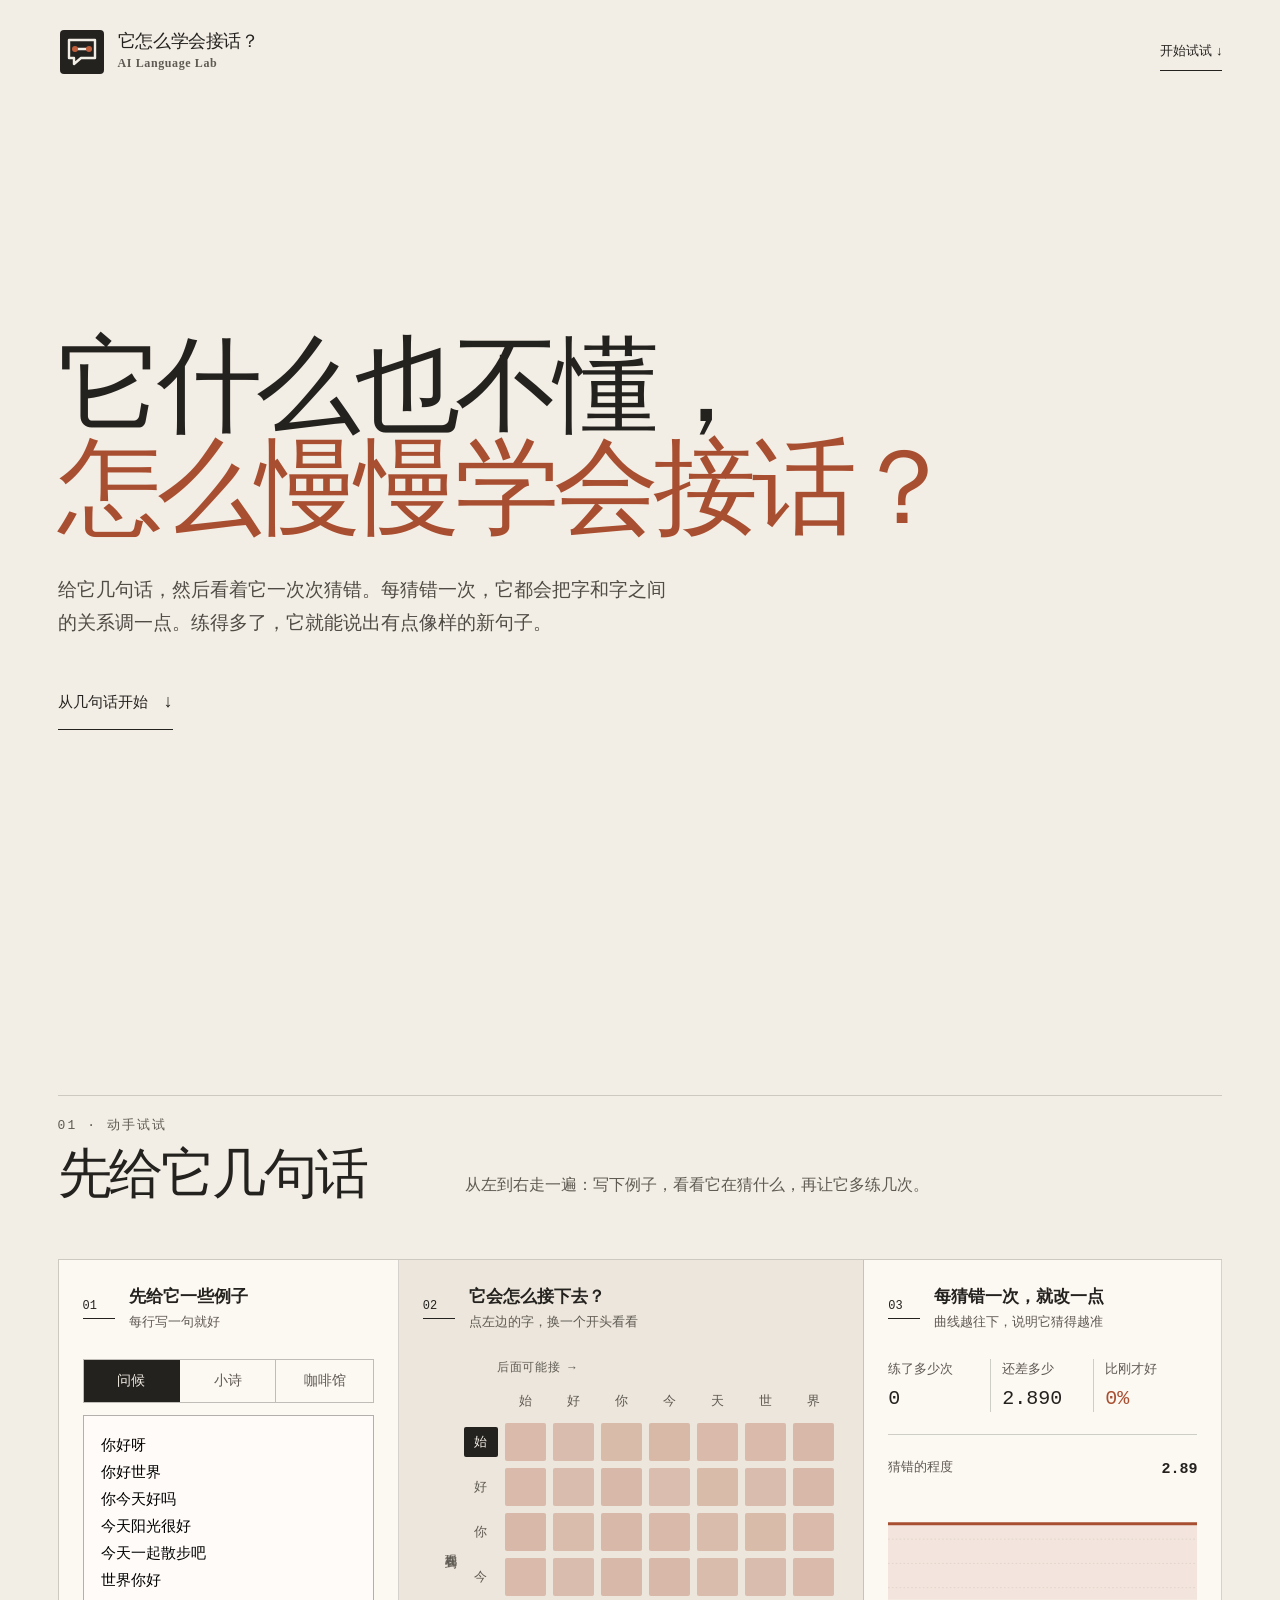
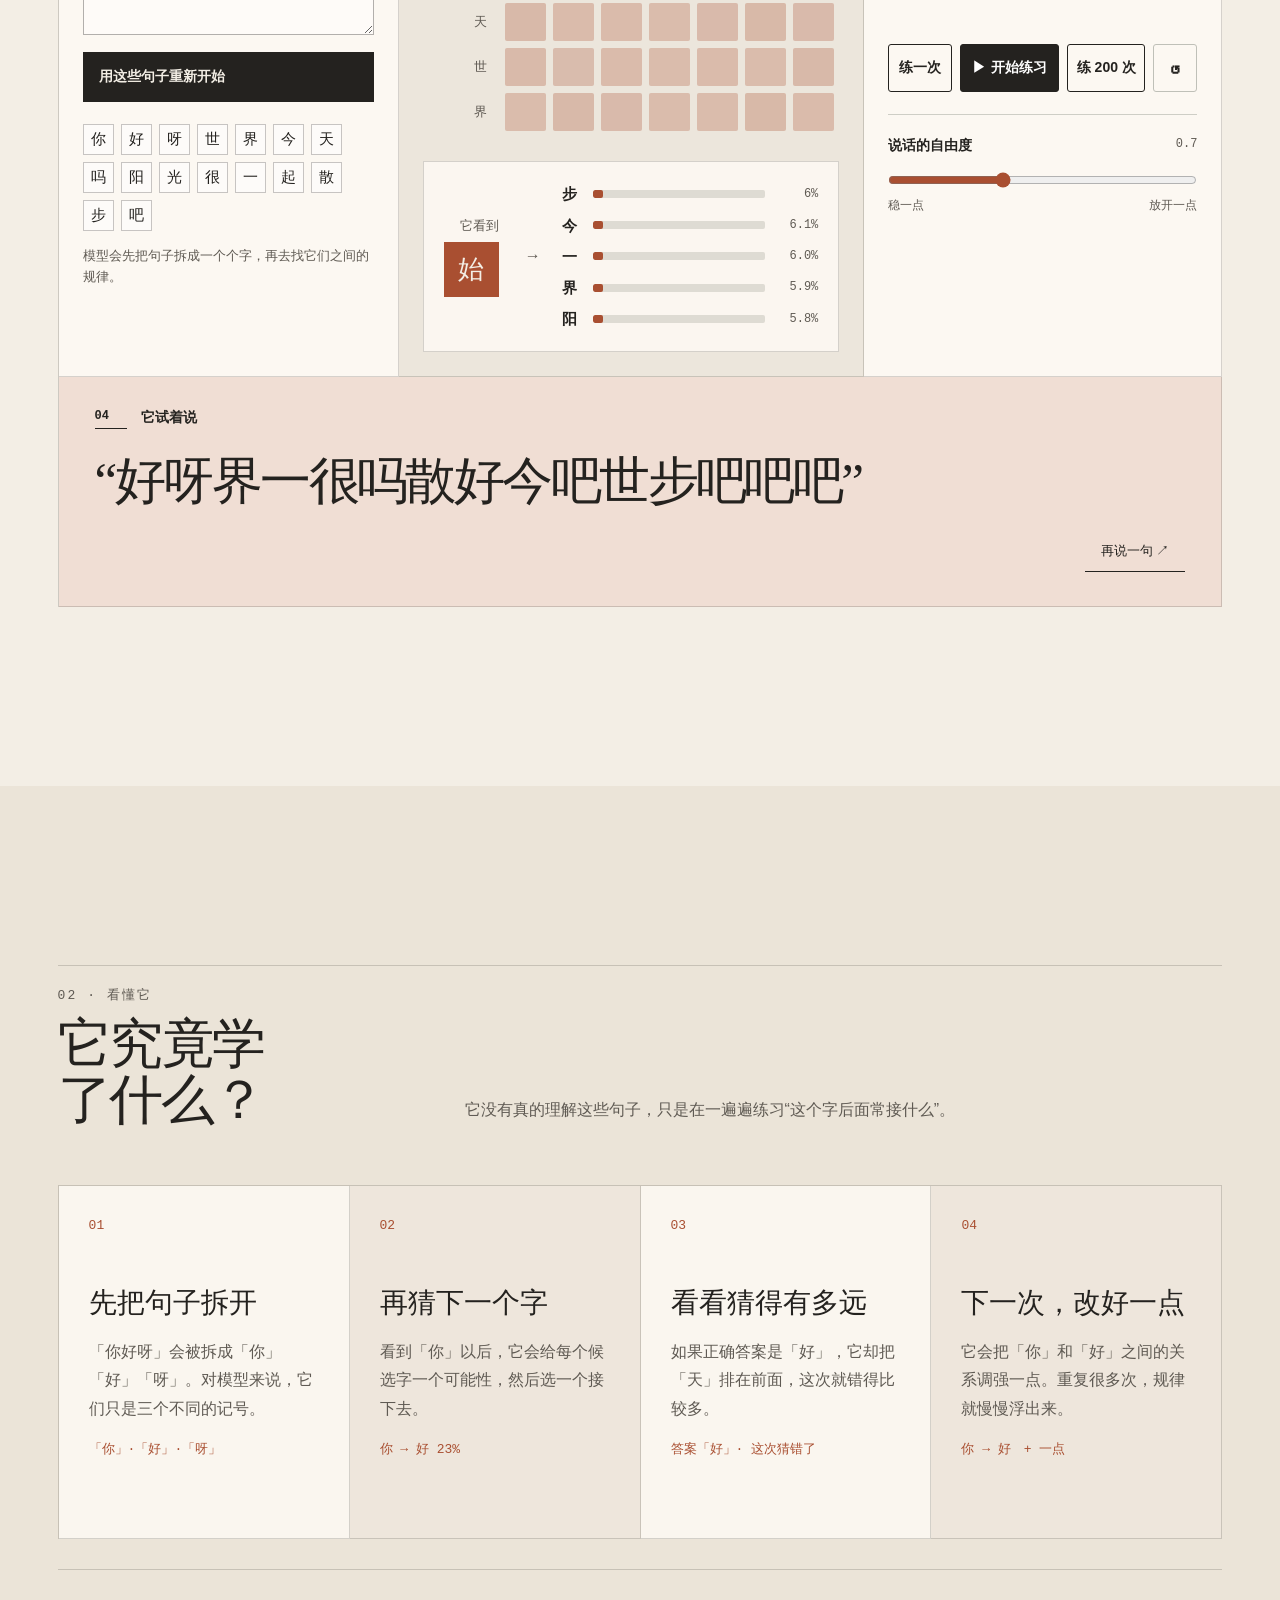
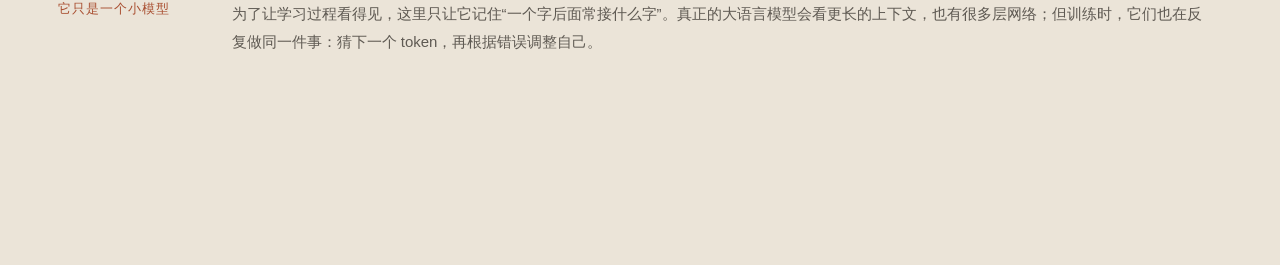
==== commit 806f9536: "fix: 同步语料选中状态与主题颜色" ====
--- a/index.html
+++ b/index.html
@@ -33,9 +33,9 @@
         <aside class="panel corpus">
           <div class="panel-head"><span class="num mono">01</span><div><b>先给它一些例子</b><small>每行写一句就好</small></div></div>
           <div class="preset-tabs" id="presetTabs">
-            <button class="active" data-preset="hello">问候</button>
-            <button data-preset="poem">小诗</button>
-            <button data-preset="cafe">咖啡馆</button>
+            <button class="active" data-preset="hello" aria-pressed="true">问候</button>
+            <button data-preset="poem" aria-pressed="false">小诗</button>
+            <button data-preset="cafe" aria-pressed="false">咖啡馆</button>
           </div>
           <textarea id="corpusInput" aria-label="给模型看的句子，每行一句" spellcheck="false"></textarea>
           <button class="load" id="loadCorpus">用这些句子重新开始</button>
--- a/styles.css
+++ b/styles.css
@@ -2,10 +2,8 @@
     :root {
       --paper:#f3eee5;
       --ink:#24221f;
-      --muted:#6f6a62;
       --line:rgba(36,34,31,.18);
       --panel:rgba(255,252,247,.78);
-      --accent:#c15f3c;
       --accent-soft:#f0ded4;
       --wash:#ebe4d8;
       --portfolio-max:1440px;
@@ -51,12 +49,12 @@
     .prediction{display:grid;grid-template-columns:60px 22px 1fr;align-items:center;gap:7px;padding:16px;border:1px solid var(--line);border-radius:3px;background:var(--panel)}.current{text-align:center}.current small{display:block;margin-bottom:6px;color:#6b706b;font-size:8px}.current strong{display:grid;place-items:center;width:45px;height:45px;border-radius:3px;background:var(--accent);color:#fff;font:21px "Songti SC",serif}.arrow{color:#69716c}
     .bars{display:flex;flex-direction:column;gap:6px}.bar{display:grid;grid-template-columns:17px 1fr 34px;align-items:center;gap:6px;font-size:8px}.bar>b{font-size:10px}.bar>div{height:6px;border-radius:2px;background:#dedbd3;overflow:hidden}.bar i{display:block;height:100%;border-radius:inherit;background:var(--accent);transition:width .2s ease}.bar span{color:#6c716c;text-align:right}
     .metrics{display:grid;grid-template-columns:repeat(3,1fr);padding-bottom:17px;border-bottom:1px solid #cecec6}.metric{padding-right:7px;border-right:1px solid #cecec6}.metric:not(:first-child){padding-left:11px}.metric:last-child{border:0}.metric small{display:block;margin-bottom:6px;color:#7a7f79;font-size:8px}.metric strong{font:15px "SFMono-Regular",Consolas,monospace}.metric strong.accent{color:var(--accent)}
-    .chart-box{position:relative;margin-top:18px}.chart-title{display:flex;justify-content:space-between;color:#747a74;font-size:8px}.chart-title b{color:var(--ink);font-size:11px}.chart{display:block;width:100%;height:125px;margin-top:3px}.chart line{stroke:#d6d5cd;stroke-dasharray:3 4}.chart .area{fill:rgba(223,101,76,.11)}.chart .curve{fill:none;stroke:var(--accent);stroke-width:3;stroke-linejoin:round;stroke-linecap:round;vector-effect:non-scaling-stroke}
+    .chart-box{position:relative;margin-top:18px}.chart-title{display:flex;justify-content:space-between;color:#747a74;font-size:8px}.chart-title b{color:var(--ink);font-size:11px}.chart{display:block;width:100%;height:125px;margin-top:3px}.chart line{stroke:#d6d5cd;stroke-dasharray:3 4}.chart .area{fill:var(--accent);fill-opacity:.11}.chart .curve{fill:none;stroke:var(--accent);stroke-width:3;stroke-linejoin:round;stroke-linecap:round;vector-effect:non-scaling-stroke}
     .actions{display:grid;grid-template-columns:.75fr 1.22fr .92fr 36px;gap:6px;margin-top:6px}.actions button{min-height:39px;border-radius:3px;cursor:pointer;font-size:10px;font-weight:800}.step{border:1px solid var(--ink);background:transparent}.run{border:1px solid var(--ink);background:var(--ink);color:#fff}.run span{margin-right:5px}.run.running{background:var(--accent);color:var(--ink)}.run.running span{color:var(--ink)}.fast{border:1px solid var(--ink);background:transparent;color:var(--ink)}.reset{border:1px solid #bfc0b8;background:transparent;font-size:17px!important}
     .temperature{display:block;margin-top:17px;padding-top:15px;border-top:1px solid #cecec6}.temperature>span{display:flex;justify-content:space-between}.temperature b{font-size:9px}.temperature small{color:#777c76;font-size:8px}.temperature input{width:100%;margin:11px 0 4px;accent-color:var(--accent)}.ends i{color:#737873;font-size:8px;font-style:normal}
     .speech-meta{position:relative;z-index:1;display:flex;align-items:center;gap:11px;font-size:10px;font-weight:800}
     blockquote{position:relative;z-index:1;margin:18px 0 16px;font:600 clamp(31px,4vw,56px)/1.15 "Songti SC","STSong",Georgia,serif;letter-spacing:-.05em}.speech-foot{position:relative;z-index:1;display:flex;align-items:center;justify-content:flex-end;font-size:8px}.speech-foot button{padding:8px 0;border:0;border-bottom:1px solid var(--ink);background:transparent;cursor:pointer;font-size:9px}.speech-foot button:hover{color:var(--accent)}
-    .explain{background:var(--ink);color:#fff}.explain .kicker,.explain .section-head>p{color:#aeb4b0}.flow{display:grid;grid-template-columns:repeat(4,1fr);max-width:1500px;margin:auto;border-top:1px solid #535956;border-left:1px solid #535956}.flow article{min-height:265px;padding:23px;border-right:1px solid #535956;border-bottom:1px solid #535956}.flow article>span{display:block;width:auto;height:auto;margin-bottom:43px;border:0;color:#ef9b87;font-size:11px}.flow b{display:block;font:22px "Songti SC",serif}.flow p{min-height:60px;color:#c3c8c4;font-size:11px;line-height:1.7}.flow .example{display:block;color:#ef9b87;font-size:9px}.note{display:grid;grid-template-columns:150px 1fr;gap:24px;max-width:1500px;margin:30px auto 0;padding:24px 0;border-top:1px solid #535956}.note>span{color:#ef9b87;font-size:9px;letter-spacing:.08em}.note p{max-width:980px;margin:0;color:#c3c8c4;font-size:11px;line-height:1.75}.note b{color:#fff}
+    .flow{display:grid;grid-template-columns:repeat(4,1fr);max-width:1500px;margin:auto;border-top:1px solid #535956;border-left:1px solid #535956}.flow article{min-height:265px;padding:23px;border-right:1px solid #535956;border-bottom:1px solid #535956}.flow article>span{display:block;width:auto;height:auto;margin-bottom:43px;border:0;color:#ef9b87;font-size:11px}.flow b{display:block;font:22px "Songti SC",serif}.flow p{min-height:60px;color:#c3c8c4;font-size:11px;line-height:1.7}.flow .example{display:block;color:#ef9b87;font-size:9px}.note{display:grid;grid-template-columns:150px 1fr;gap:24px;max-width:1500px;margin:30px auto 0;padding:24px 0;border-top:1px solid #535956}.note>span{color:#ef9b87;font-size:9px;letter-spacing:.08em}.note p{max-width:980px;margin:0;color:#c3c8c4;font-size:11px;line-height:1.75}.note b{color:#fff}
 
     /* Readability pass: comfortable defaults for laptop and high-DPI screens. */
     nav{min-height:76px}
@@ -75,17 +73,6 @@
     h1,h2,h3{text-wrap:balance}p{text-wrap:pretty}
     @media(max-width:820px){nav{min-height:70px;padding:0 18px}.brand{font-size:17px}.hero{min-height:auto;padding:78px 18px 88px}h1{font-size:clamp(53px,16vw,76px)}.intro{font-size:17px;line-height:1.8}main section{padding:76px 18px 90px}.section-head{display:block}.section-head h2{font-size:42px}.section-head>p{margin-top:18px;font-size:16px}.lab-grid{display:block;box-shadow:8px 9px 0 #d9d7ce}.corpus,.brain,.controls{padding:21px}.controls{min-height:0}.speech{min-height:230px;padding:25px 22px}.speech blockquote{font-size:38px}.flow{grid-template-columns:1fr}.flow article{min-height:265px;padding:24px}.flow article>span{margin-bottom:34px}.flow p{min-height:0}.note{grid-template-columns:1fr;gap:12px}.actions{grid-template-columns:1fr 1.2fr 1fr 42px}.actions button{font-size:13px}.matrix-shell{margin-left:0;padding-left:18px}.matrix{gap:5px}.matrix .label{font-size:12px}.cell{min-height:21px}.prediction{grid-template-columns:62px 20px 1fr;padding:16px}.bar{grid-template-columns:20px 1fr 42px}.micro{font-size:13px}}
     @media(prefers-reduced-motion:reduce){html{scroll-behavior:auto}*,*:before,*:after{animation-duration:.01ms!important;animation-iteration-count:1!important;transition-duration:.01ms!important}}
-
-    /* The explanation module stays visually separated without a full-width black block. */
-    .explain{background:var(--wash);color:var(--ink)}
-    .explain .kicker,.explain .section-head>p{color:var(--muted)}
-    .flow{border-color:var(--line);background:transparent}
-    .flow article{border-color:var(--line);background:var(--panel)}
-    .flow article:nth-child(even){background:rgba(240,232,222,.72)}
-    .flow article>span,.flow .example,.note>span{color:var(--accent)}
-    .flow b,.note b{color:var(--ink)}
-    .flow p,.note p{color:var(--muted)}
-    .note{border-color:var(--line)}
 
     /* Keep the page-section layout rules from shrinking grid panels. */
     .lab-grid > .panel{max-width:none;margin:0}
@@ -138,11 +125,13 @@
     .bar i{background:var(--accent)}
     .speech{background:var(--accent-soft)}
     .speech blockquote,.flow b{font-family:Georgia,"Times New Roman","Songti SC","STSong",serif;font-weight:400}
-    .explain{max-width:none;background:var(--ink)}
+    .explain{max-width:none}
     .flow{max-width:none;border-color:#53504b}
     .flow article{border-color:#53504b}
     .flow article>span,.flow .example{color:#ef9b87}
     .note{max-width:none;border-color:#53504b}
+    .brand{display:inline-flex;align-items:center;gap:12px}
+    .brand::before{content:"";width:48px;height:48px;flex:0 0 48px;background:url("./assets/project-mark.svg") center/100% 100% no-repeat}
     @media(max-width:820px){nav{padding:21px 18px}.hero{padding-inline:18px}main section{padding-inline:18px}.section-head{display:block}.section-head>p{margin-top:18px}.brand::before{width:40px;height:40px;flex-basis:40px}}
 
     /* Visual QA baseline: micro labels remain compact but never illegibly small. */
@@ -150,8 +139,6 @@
     .axis,.ends i{font-size:12px}
     .kicker,.nav-jump,.panel-head small,.brain .panel-head small,.micro,.chart-title,.metric small,.current small,.speech-foot,.note>span{font-size:13px}
     .micro,.axis,.chart-title,.metric small,.temperature small,.ends i,.panel-head small,.brain .panel-head small,.matrix .label,.preset-tabs button,.bar span,.current small,.arrow{color:#5f5a53}
-    .brand{display:inline-flex;align-items:center;gap:12px}
-    .brand::before{content:"";width:48px;height:48px;flex:0 0 48px;background:url("./assets/project-mark.svg") center/100% 100% no-repeat}
 
     /* Final explanation-module override after the readability layer. */
     .explain{background:var(--wash);color:var(--ink)}
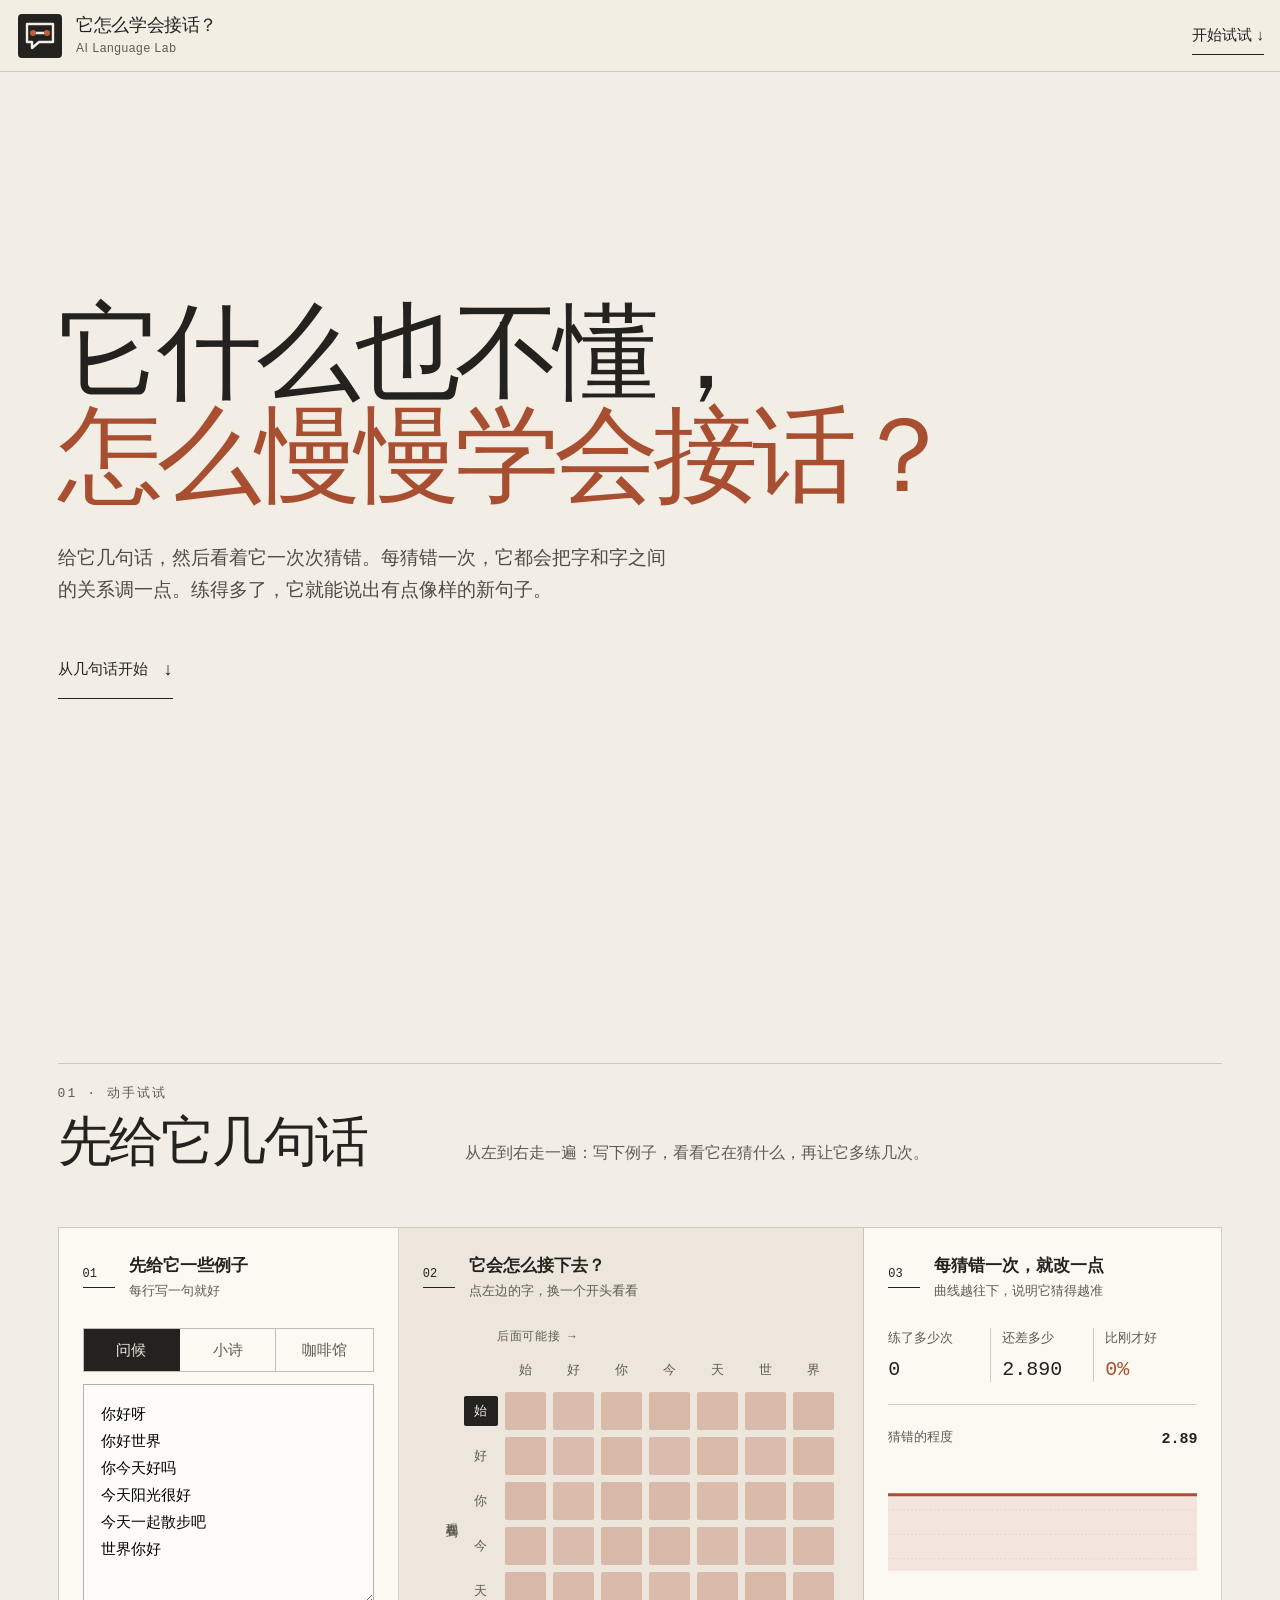
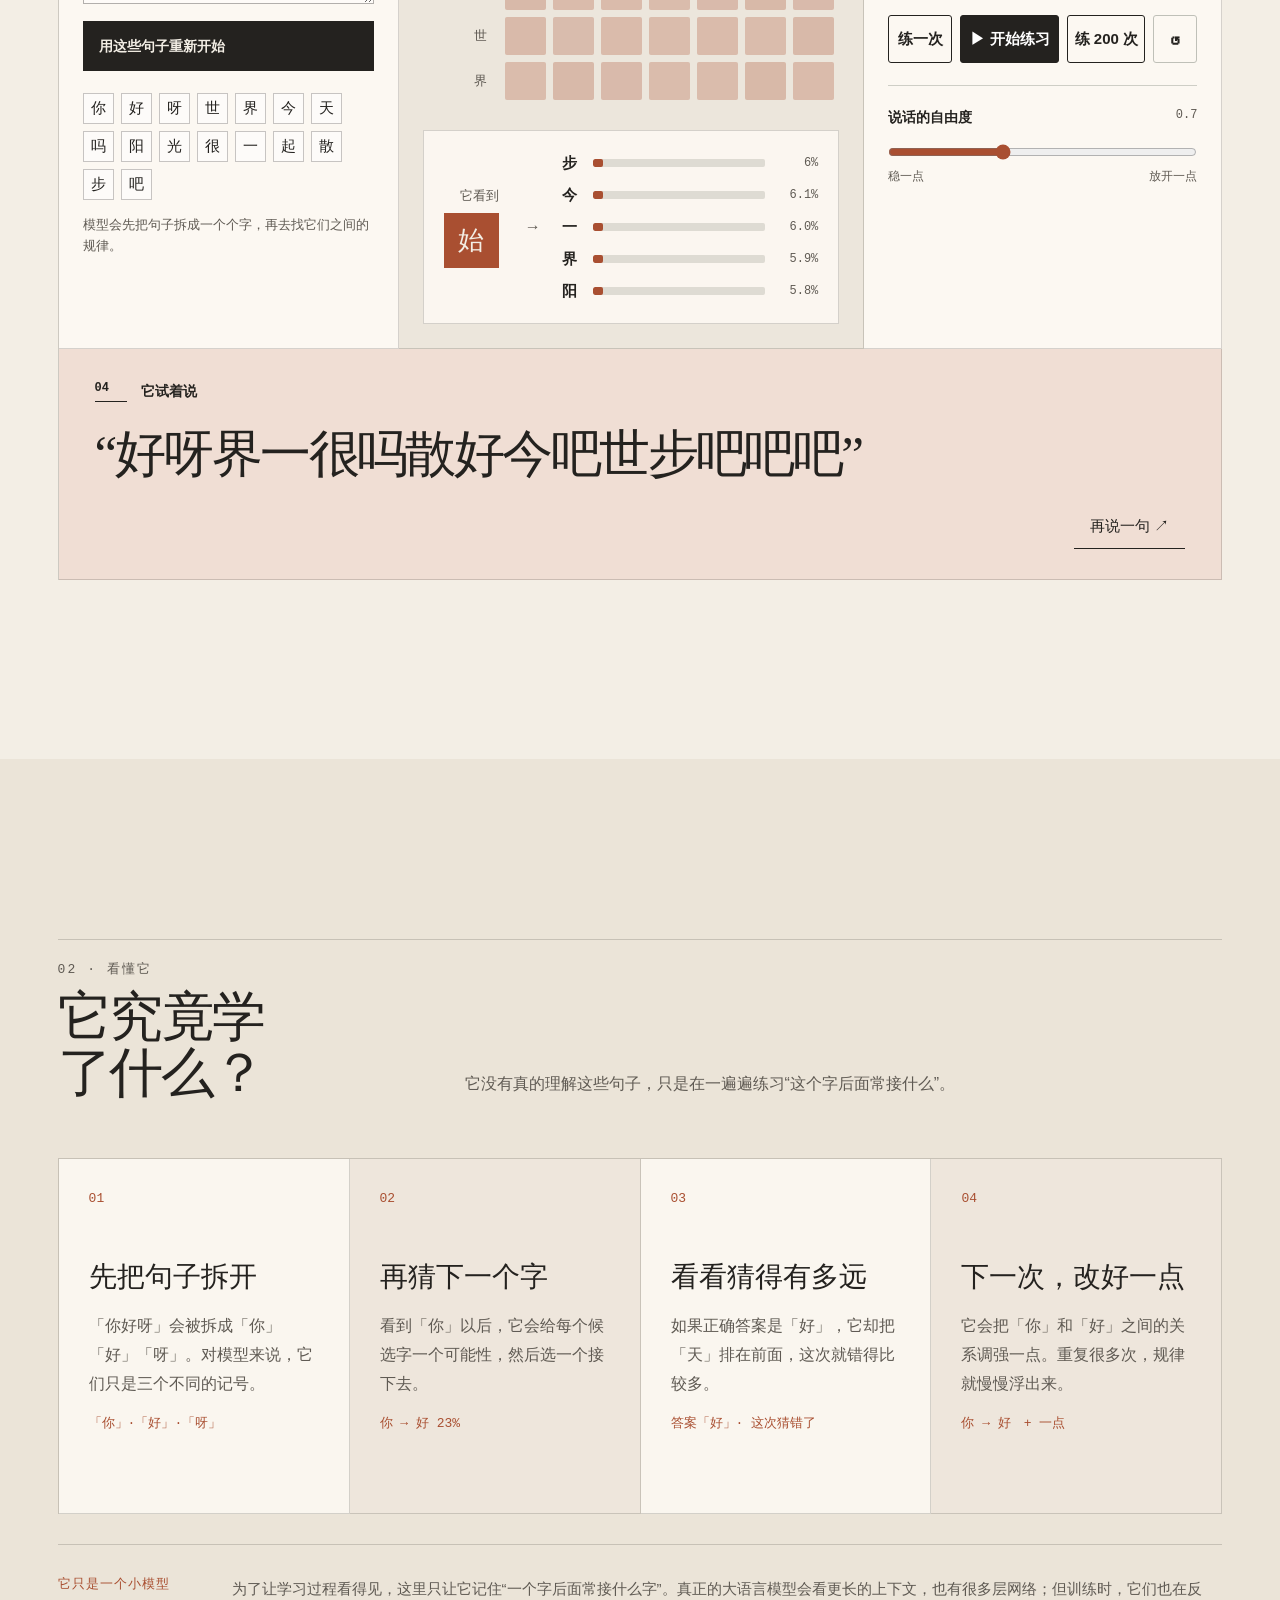
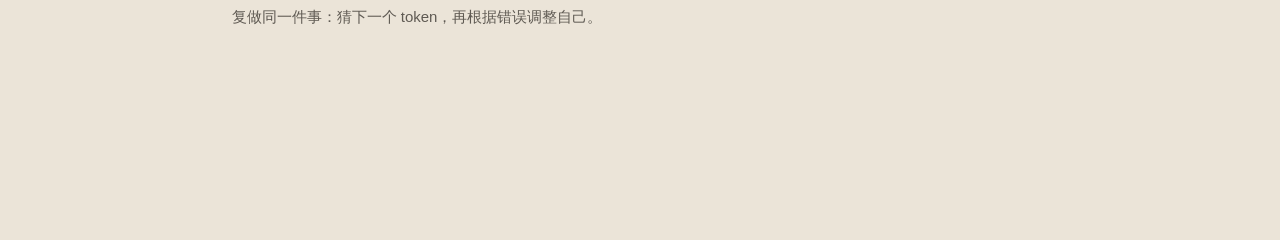
==== commit 52b309f0: "Unify centered header containers and edge alignment" ====
--- a/index.html
+++ b/index.html
@@ -6,7 +6,7 @@
   <meta name="description" content="给它几句话，看一个小模型怎样从乱猜到慢慢学会接话。">
   <title>它怎么学会接话？</title>
   <link rel="icon" href="./assets/project-mark.svg" type="image/svg+xml">
-  <link rel="stylesheet" href="styles.css">
+  <link rel="stylesheet" href="styles.css?v=fe19f8d4e5a2">
 </head>
 <body>
   <nav>
--- a/styles.css
+++ b/styles.css
@@ -1,78 +1,95 @@
 
     :root {
-      --paper:#f3eee5;
-      --ink:#24221f;
-      --line:rgba(36,34,31,.18);
-      --panel:rgba(255,252,247,.78);
-      --accent-soft:#f0ded4;
-      --wash:#ebe4d8;
-      --portfolio-max:1440px;
-      --portfolio-pad:clamp(22px,4.5vw,72px);
-    }
+  --paper:#f3eee5;
+  --ink:#24221f;
+  --line:rgba(36,34,31,.18);
+  --panel:rgba(255,252,247,.78);
+  --accent-soft:#f0ded4;
+  --wash:#ebe4d8;
+  --portfolio-max:1440px;
+  --portfolio-pad:clamp(22px,4.5vw,72px);
+  --muted:#5f5a53;
+  --accent:#a94f31;
+  --type-body:-apple-system, BlinkMacSystemFont, "Segoe UI", "PingFang SC", "Hiragino Sans GB", "Microsoft YaHei", Arial, sans-serif;
+  --type-heading:Georgia, "Times New Roman", "Songti SC", "STSong", serif;
+  --type-mono:"SFMono-Regular", Consolas, "Liberation Mono", "Microsoft YaHei", monospace;
+  --size-meta:.75rem;
+  --size-small:.8125rem;
+  --size-label:.875rem;
+  --size-control:.9375rem;
+  --size-body:1rem;
+  --size-subheading:1.125rem;
+  --size-section:1.25rem;
+  --size-heading:1.5rem;
+  --brand-accent:#a94f31;
+  --brand-paper:#f3eee5;
+  --brand-ink:#24221f;
+  --brand-muted:#5f5a53;
+  --brand-pad:clamp(16px,4.5vw,72px);
+  font-size:16px;
+}
     *{box-sizing:border-box}
     html{scroll-behavior:smooth}
-    body{margin:0;background:var(--paper);color:var(--ink);font:16px/1.55 -apple-system,BlinkMacSystemFont,"Segoe UI","PingFang SC","Hiragino Sans GB","Microsoft YaHei",Arial,sans-serif}
-    button,textarea,input{font:inherit}
+    body{margin:0;font:16px/1.55 var(--type-body)}
+    button{font:inherit}
+    input{font:inherit}
     button{color:inherit}
     a{color:inherit;text-decoration:none}
-    .mono{font-family:"SFMono-Regular",Consolas,"Liberation Mono",monospace}
-    nav{position:sticky;z-index:20;top:0;display:flex;align-items:center;justify-content:space-between;min-height:68px;padding:0 4vw;border-bottom:1px solid rgba(19,23,22,.17);background:rgba(241,239,232,.92);backdrop-filter:blur(18px)}
-    .brand{font-family:"Songti SC","STSong",Georgia,serif;font-size:18px;font-weight:600;letter-spacing:-.02em}
-    .nav-jump{padding:8px 0;border-bottom:1px solid var(--ink);font-size:13px;font-weight:700}
-    .hero{display:flex;align-items:center;min-height:600px;padding:92px 4vw 104px;border-bottom:1px solid var(--line)}
-    .hero-copy{width:min(1120px,100%)}
-    .kicker{margin:0 0 18px;color:#555b56;font-size:12px;letter-spacing:.08em}
-    h1{max-width:1080px;margin:0;font-family:"Songti SC","STSong",Georgia,serif;font-size:clamp(64px,8.2vw,126px);font-weight:600;line-height:.98;letter-spacing:-.07em;text-wrap:balance}
-    h1 em{display:block;color:var(--accent);font-style:normal}
-    .intro{max-width:760px;margin:34px 0;color:#4f5550;font-size:18px;line-height:1.85;text-wrap:pretty}
-    .jump{display:inline-flex;align-items:center;gap:16px;padding:14px 0;border-bottom:1px solid var(--ink);font-size:15px;font-weight:800}
-    .jump b{font-size:18px;font-weight:400}
-    main section{padding:88px 4vw 105px}
-    .section-head{display:flex;align-items:end;justify-content:space-between;gap:40px;max-width:1500px;margin:0 auto 38px}
-    .section-head h2{margin:0;font:600 clamp(38px,4.2vw,62px)/1.04 "Songti SC","STSong",Georgia,serif;letter-spacing:-.055em}
+    .mono{font-family:var(--type-mono)}
+    nav{z-index:20;top:0;display:flex;align-items:center;justify-content:space-between}
+    .brand{font-family:var(--type-heading);font-weight:600;letter-spacing:-.02em}
+    .nav-jump{padding:8px 0}
+    .hero{display:flex;align-items:center}
+    .kicker{margin:0 0 18px}
+    h1{max-width:1080px;margin:0;font-size:clamp(64px,8.2vw,126px);line-height:.98}
+    h1 em{display:block;font-style:normal}
+    .intro{margin:34px 0;text-wrap:pretty}
+    .jump{display:inline-flex;align-items:center;gap:16px;border-bottom:1px solid var(--ink)}
+    .jump b{font-size:var(--size-subheading);font-weight:400}
+    .section-head{align-items:end;justify-content:space-between}
+    .section-head h2{margin:0;font:600 clamp(38px,4.2vw,62px)/1.04 var(--type-heading)}
     .section-head .kicker{margin-bottom:10px}
-    .section-head>p{max-width:430px;margin:0 0 5px;color:var(--muted);font-size:13px;line-height:1.7}
-    .lab-grid{display:grid;grid-template-columns:290px minmax(400px,1fr) 350px;grid-template-areas:"corpus brain controls" "corpus speech speech";max-width:1500px;margin:auto;border-top:1px solid var(--ink);border-left:1px solid var(--ink);box-shadow:14px 16px 0 #d9d7ce}
-    .panel{min-width:0;border-right:1px solid var(--ink);border-bottom:1px solid var(--ink);background:var(--panel)}
-    .corpus{grid-area:corpus;padding:22px}.brain{grid-area:brain;padding:22px;background:var(--wash);color:var(--ink)}.controls{grid-area:controls;padding:22px}.speech{grid-area:speech;position:relative;min-height:218px;padding:25px 30px;background:var(--accent-soft);overflow:hidden}
-    .panel-head{display:flex;align-items:center;gap:11px;margin-bottom:21px}
-    .num{flex:none;min-width:30px;padding-bottom:3px;border-bottom:1px solid currentColor;font-size:9px;text-align:left}
-    .panel-head div{display:flex;flex-direction:column;gap:3px}.panel-head b{font-size:13px}.panel-head small{color:#6d726d;font-size:9px}.brain .panel-head small{color:#6d726d}
-    .preset-tabs{display:grid;grid-template-columns:repeat(3,1fr);margin-bottom:9px;border:1px solid #bfc0b8;border-radius:6px;overflow:hidden}
-    .preset-tabs button{padding:8px 2px;border:0;border-right:1px solid #bfc0b8;background:transparent;color:#6b706b;cursor:pointer;font-size:10px}.preset-tabs button:last-child{border-right:0}.preset-tabs button.active{background:var(--ink);color:#fff}
-    textarea{width:100%;min-height:185px;padding:14px;resize:vertical;border:1px solid #aeb1aa;border-radius:7px;outline:0;background:#eeede7;font:11px/1.75 "SFMono-Regular",Consolas,"PingFang SC",monospace}textarea:focus{border-color:var(--ink);box-shadow:0 0 0 2px rgba(19,23,22,.09)}
-    .load{display:flex;align-items:center;justify-content:space-between;width:100%;margin-top:9px;padding:11px 12px;border:1px solid var(--ink);border-radius:3px;background:var(--ink);color:#fff;cursor:pointer;font-size:11px;font-weight:800}
-    .tokens{display:flex;flex-wrap:wrap;gap:5px;margin-top:17px}.tokens span{display:grid;place-items:center;width:24px;height:24px;border:1px solid #b9bab3;border-radius:3px;background:#fff;font:11px "Songti SC",serif}.micro{margin:10px 0 0;color:#878b85;font-size:9px;line-height:1.5}
-    .matrix-shell{position:relative;margin:0 0 22px 18px;padding:21px 5px 2px 23px}.axis{position:absolute;color:#7f8782;font-size:8px;letter-spacing:.06em}.axis.top{left:56px;top:0}.axis.side{left:0;top:50%;writing-mode:vertical-rl;transform:translateY(-50%)}
-    .matrix{display:grid;gap:5px;align-items:center}.matrix .label{display:grid;place-items:center;min-width:0;height:24px;border:0;border-radius:2px;background:transparent;color:#666c67;font-size:9px}.matrix button.label{cursor:pointer}.matrix button.label:hover,.matrix button.label.selected{background:var(--ink);color:#fff}
-    .cell{aspect-ratio:1.08;min-height:23px;border:0;border-radius:2px;cursor:crosshair;transition:transform .13s ease}.cell:hover{transform:scale(1.08);outline:1px solid var(--ink)}
-    .prediction{display:grid;grid-template-columns:60px 22px 1fr;align-items:center;gap:7px;padding:16px;border:1px solid var(--line);border-radius:3px;background:var(--panel)}.current{text-align:center}.current small{display:block;margin-bottom:6px;color:#6b706b;font-size:8px}.current strong{display:grid;place-items:center;width:45px;height:45px;border-radius:3px;background:var(--accent);color:#fff;font:21px "Songti SC",serif}.arrow{color:#69716c}
-    .bars{display:flex;flex-direction:column;gap:6px}.bar{display:grid;grid-template-columns:17px 1fr 34px;align-items:center;gap:6px;font-size:8px}.bar>b{font-size:10px}.bar>div{height:6px;border-radius:2px;background:#dedbd3;overflow:hidden}.bar i{display:block;height:100%;border-radius:inherit;background:var(--accent);transition:width .2s ease}.bar span{color:#6c716c;text-align:right}
-    .metrics{display:grid;grid-template-columns:repeat(3,1fr);padding-bottom:17px;border-bottom:1px solid #cecec6}.metric{padding-right:7px;border-right:1px solid #cecec6}.metric:not(:first-child){padding-left:11px}.metric:last-child{border:0}.metric small{display:block;margin-bottom:6px;color:#7a7f79;font-size:8px}.metric strong{font:15px "SFMono-Regular",Consolas,monospace}.metric strong.accent{color:var(--accent)}
-    .chart-box{position:relative;margin-top:18px}.chart-title{display:flex;justify-content:space-between;color:#747a74;font-size:8px}.chart-title b{color:var(--ink);font-size:11px}.chart{display:block;width:100%;height:125px;margin-top:3px}.chart line{stroke:#d6d5cd;stroke-dasharray:3 4}.chart .area{fill:var(--accent);fill-opacity:.11}.chart .curve{fill:none;stroke:var(--accent);stroke-width:3;stroke-linejoin:round;stroke-linecap:round;vector-effect:non-scaling-stroke}
-    .actions{display:grid;grid-template-columns:.75fr 1.22fr .92fr 36px;gap:6px;margin-top:6px}.actions button{min-height:39px;border-radius:3px;cursor:pointer;font-size:10px;font-weight:800}.step{border:1px solid var(--ink);background:transparent}.run{border:1px solid var(--ink);background:var(--ink);color:#fff}.run span{margin-right:5px}.run.running{background:var(--accent);color:var(--ink)}.run.running span{color:var(--ink)}.fast{border:1px solid var(--ink);background:transparent;color:var(--ink)}.reset{border:1px solid #bfc0b8;background:transparent;font-size:17px!important}
-    .temperature{display:block;margin-top:17px;padding-top:15px;border-top:1px solid #cecec6}.temperature>span{display:flex;justify-content:space-between}.temperature b{font-size:9px}.temperature small{color:#777c76;font-size:8px}.temperature input{width:100%;margin:11px 0 4px;accent-color:var(--accent)}.ends i{color:#737873;font-size:8px;font-style:normal}
-    .speech-meta{position:relative;z-index:1;display:flex;align-items:center;gap:11px;font-size:10px;font-weight:800}
-    blockquote{position:relative;z-index:1;margin:18px 0 16px;font:600 clamp(31px,4vw,56px)/1.15 "Songti SC","STSong",Georgia,serif;letter-spacing:-.05em}.speech-foot{position:relative;z-index:1;display:flex;align-items:center;justify-content:flex-end;font-size:8px}.speech-foot button{padding:8px 0;border:0;border-bottom:1px solid var(--ink);background:transparent;cursor:pointer;font-size:9px}.speech-foot button:hover{color:var(--accent)}
-    .flow{display:grid;grid-template-columns:repeat(4,1fr);max-width:1500px;margin:auto;border-top:1px solid #535956;border-left:1px solid #535956}.flow article{min-height:265px;padding:23px;border-right:1px solid #535956;border-bottom:1px solid #535956}.flow article>span{display:block;width:auto;height:auto;margin-bottom:43px;border:0;color:#ef9b87;font-size:11px}.flow b{display:block;font:22px "Songti SC",serif}.flow p{min-height:60px;color:#c3c8c4;font-size:11px;line-height:1.7}.flow .example{display:block;color:#ef9b87;font-size:9px}.note{display:grid;grid-template-columns:150px 1fr;gap:24px;max-width:1500px;margin:30px auto 0;padding:24px 0;border-top:1px solid #535956}.note>span{color:#ef9b87;font-size:9px;letter-spacing:.08em}.note p{max-width:980px;margin:0;color:#c3c8c4;font-size:11px;line-height:1.75}.note b{color:#fff}
+    .section-head>p{margin:0 0 5px}
+    .lab-grid{display:grid;border-top:1px solid var(--ink);border-left:1px solid var(--ink)}
+    .panel{min-width:0;border-right:1px solid var(--ink);border-bottom:1px solid var(--ink)}
+    .corpus{grid-area:corpus}.brain{grid-area:brain;color:var(--ink)}.controls{grid-area:controls}.speech{grid-area:speech;position:relative;overflow:hidden}
+    .panel-head{display:flex;align-items:center}
+    .num{flex:none;padding-bottom:3px;border-bottom:1px solid currentColor;text-align:left}
+    .panel-head div{display:flex;flex-direction:column;gap:3px}
+    .preset-tabs{display:grid;grid-template-columns:repeat(3,1fr);border:1px solid #bfc0b8;overflow:hidden}
+    .preset-tabs button{padding:8px 2px;border:0;border-right:1px solid #bfc0b8;background:transparent;cursor:pointer}.preset-tabs button:last-child{border-right:0}
+    textarea{width:100%;min-height:185px;padding:14px;resize:vertical;border:1px solid #aeb1aa;outline:0;font:11px/1.75 var(--type-mono)}
+    .load{display:flex;align-items:center;justify-content:space-between;width:100%;margin-top:9px;border:1px solid var(--ink);cursor:pointer;font-weight:800}
+    .tokens{display:flex;flex-wrap:wrap}.tokens span{display:grid;place-items:center;border:1px solid #b9bab3;font:11px var(--type-heading)}.micro{margin:10px 0 0}
+    .matrix-shell{position:relative;margin:0 0 22px 18px;padding:21px 5px 2px 23px}.axis{position:absolute;letter-spacing:.06em}.axis.top{left:56px;top:0}.axis.side{left:0;top:50%;writing-mode:vertical-rl;transform:translateY(-50%)}
+    .matrix{display:grid;align-items:center}.matrix .label{display:grid;place-items:center;min-width:0;border:0;border-radius:2px;background:transparent}.matrix button.label{cursor:pointer}
+    .cell{aspect-ratio:1.08;border:0;border-radius:2px;cursor:crosshair;transition:transform .13s ease}.cell:hover{transform:scale(1.08);outline:1px solid var(--ink)}
+    .prediction{display:grid;align-items:center;border:1px solid var(--line)}.current{text-align:center}.current small{display:block;margin-bottom:6px}.current strong{display:grid;place-items:center;font:21px var(--type-heading)}
+    .bars{display:flex;flex-direction:column}.bar{display:grid;align-items:center}.bar>div{border-radius:2px;background:#dedbd3;overflow:hidden}.bar i{display:block;height:100%;border-radius:inherit;transition:width .2s ease}.bar span{text-align:right}
+    .metrics{display:grid;grid-template-columns:repeat(3,1fr);border-bottom:1px solid #cecec6}.metric{padding-right:7px;border-right:1px solid #cecec6}.metric:not(:first-child){padding-left:11px}.metric:last-child{border:0}.metric small{display:block}.metric strong{font:15px var(--type-mono)}
+    .chart-box{position:relative}.chart-title{display:flex;justify-content:space-between}.chart-title b{color:var(--ink)}.chart{display:block;width:100%;margin-top:3px}.chart line{stroke:#d6d5cd;stroke-dasharray:3 4}.chart .area{fill:var(--accent);fill-opacity:.11}.chart .curve{fill:none;stroke:var(--accent);stroke-width:3;stroke-linejoin:round;stroke-linecap:round;vector-effect:non-scaling-stroke}
+    .actions{display:grid}.actions button{border-radius:3px;cursor:pointer;font-weight:800}.step{border:1px solid var(--ink);background:transparent}.run{border:1px solid var(--ink);background:var(--ink);color:#fff}.run span{margin-right:5px}.run.running{background:var(--accent);color:var(--ink)}.run.running span{color:var(--ink)}.fast{border:1px solid var(--ink);background:transparent;color:var(--ink)}.reset{border:1px solid #bfc0b8;background:transparent}
+    .temperature{display:block;border-top:1px solid #cecec6}.temperature>span{display:flex;justify-content:space-between}.temperature input{width:100%;accent-color:var(--accent)}.ends i{font-style:normal}
+    .speech-meta{position:relative;z-index:1;display:flex;align-items:center;font-weight:800}
+    blockquote{position:relative;z-index:1;margin:18px 0 16px;font:600 clamp(31px,4vw,56px)/1.15 var(--type-heading);letter-spacing:-.05em}.speech-foot{position:relative;z-index:1;display:flex;align-items:center;justify-content:flex-end}.speech-foot button{border:0;border-bottom:1px solid var(--ink);background:transparent;cursor:pointer}.speech-foot button:hover{color:var(--accent)}
+    .flow{display:grid;grid-template-columns:repeat(4,1fr);margin:auto;border-top:1px solid #535956;border-left:1px solid #535956}.flow article{border-right:1px solid #535956;border-bottom:1px solid #535956}.flow article>span{display:block;border:0}.flow b{display:block;font:22px var(--type-heading)}.flow .example{display:block}.note{display:grid;gap:24px;margin:30px auto 0;border-top:1px solid #535956}.note>span{letter-spacing:.08em}.note p{max-width:980px;margin:0}
 
     /* Readability pass: comfortable defaults for laptop and high-DPI screens. */
-    nav{min-height:76px}
     .brand{font-size:19px}
-    .hero{min-height:650px;padding-top:104px;padding-bottom:116px}.kicker{font-size:13px;line-height:1.6}.intro{max-width:760px;font-size:18px;line-height:1.85}.jump{padding:14px 0;font-size:15px}
-    main section{padding-top:102px;padding-bottom:118px}.section-head{margin-bottom:46px}.section-head>p{max-width:500px;font-size:16px;line-height:1.8}
-    .lab-grid{grid-template-columns:340px minmax(460px,1fr) 410px;max-width:1600px}.corpus,.brain,.controls{padding:28px}.speech{min-height:250px;padding:30px 36px}
-    .panel-head{gap:14px;margin-bottom:27px}.num{min-width:32px;width:auto;height:auto;font-size:12px}.panel-head b{font-size:17px}.panel-head small,.brain .panel-head small{font-size:13px;line-height:1.45}
-    .preset-tabs{margin-bottom:12px}.preset-tabs button{min-height:42px;font-size:14px}.corpus textarea{min-height:220px;padding:17px;font-size:15px;line-height:1.8}.load{min-height:46px;padding:13px 15px;font-size:14px}.tokens{gap:7px;margin-top:22px}.tokens span{width:31px;height:31px;font-size:15px}.micro{margin-top:14px;font-size:13px;line-height:1.65}
-    .matrix-shell{margin-bottom:28px;padding-top:27px}.axis{font-size:11px}.matrix{gap:7px}.matrix .label{height:30px;font-size:13px}.cell{min-height:28px}.prediction{grid-template-columns:72px 28px 1fr;gap:9px;padding:20px}.current small{font-size:12px}.current strong{width:55px;height:55px;font-size:26px}.bars{gap:8px}.bar{grid-template-columns:23px 1fr 45px;gap:8px;font-size:12px}.bar>b{font-size:15px}.bar>div{height:8px}
-    .metrics{padding-bottom:22px}.metric small{margin-bottom:8px;font-size:12px}.metric strong{font-size:20px}.chart-box{margin-top:23px}.chart-title{font-size:12px}.chart-title b{font-size:15px}.chart{height:150px}.actions{grid-template-columns:.78fr 1.2fr .95fr 44px;gap:8px;margin-top:10px}.actions button{min-height:48px;font-size:14px}.reset{font-size:20px!important}.temperature{margin-top:22px;padding-top:20px}.temperature b{font-size:14px}.temperature small{font-size:12px}.temperature input{margin:15px 0 7px}.ends i{font-size:11px}
-    .speech-meta{gap:14px;font-size:14px}.speech blockquote{margin:23px 0 20px}.speech-foot{font-size:12px}.speech-foot button{padding:10px 16px;font-size:13px}
-    .flow{max-width:1600px}.flow article{min-height:300px;padding:30px}.flow article>span{width:auto;height:auto;margin-bottom:48px;font-size:13px}.flow b{font-size:28px}.flow p{min-height:78px;font-size:16px;line-height:1.8}.flow .example{font-size:13px}.note{max-width:1600px;grid-template-columns:150px 1fr;padding:30px 0}.note>span{font-size:12px}.note p{font-size:15px;line-height:1.85}
-    @media(max-width:1380px){.lab-grid{grid-template-columns:310px minmax(420px,1fr) 380px}.corpus,.brain,.controls{padding:24px}}
+    .hero{padding-top:104px;padding-bottom:116px}.kicker{line-height:1.6}.jump{padding:14px 0;font-size:var(--size-control)}
+    main section{padding-top:102px;padding-bottom:118px}.section-head{margin-bottom:46px}.section-head>p{max-width:500px}.corpus{padding:28px}.brain{padding:28px}.controls{padding:28px}.speech{padding:30px 36px}
+    .panel-head{gap:14px;margin-bottom:27px}.num{min-width:32px;width:auto;height:auto;font-size:var(--size-meta)}.panel-head b{font-size:17px}.panel-head small{line-height:1.45}.brain .panel-head small{line-height:1.45}
+    .preset-tabs{margin-bottom:12px}.preset-tabs button{min-height:42px;font-size:var(--size-control)}.corpus textarea{min-height:220px;padding:17px;font-size:var(--size-control);line-height:1.8}.load{min-height:46px;padding:13px 15px;font-size:var(--size-label)}.tokens{gap:7px;margin-top:22px}.tokens span{width:31px;height:31px;font-size:var(--size-control)}.micro{margin-top:14px;line-height:1.65}
+    .matrix-shell{margin-bottom:28px;padding-top:27px}.matrix{gap:7px}.matrix .label{height:30px;font-size:var(--size-small)}.cell{min-height:28px}.prediction{grid-template-columns:72px 28px 1fr;gap:9px;padding:20px}.current strong{width:55px;height:55px;font-size:26px}.bars{gap:8px}.bar{grid-template-columns:23px 1fr 45px;gap:8px;font-size:var(--size-meta)}.bar>b{font-size:var(--size-control)}.bar>div{height:8px}
+    .metrics{padding-bottom:22px}.metric small{margin-bottom:8px}.metric strong{font-size:var(--size-section)}.chart-box{margin-top:23px}.chart-title b{font-size:var(--size-control)}.chart{height:150px}.actions{grid-template-columns:.78fr 1.2fr .95fr 44px;gap:8px;margin-top:10px}.actions button{min-height:48px;font-size:var(--size-control)}.reset{font-size:var(--size-section)!important}.temperature{margin-top:22px;padding-top:20px}.temperature b{font-size:var(--size-label)}.temperature small{font-size:var(--size-meta)}.temperature input{margin:15px 0 7px}
+    .speech-meta{gap:14px;font-size:var(--size-label)}.speech blockquote{margin:23px 0 20px}.speech-foot button{padding:10px 16px;font-size:var(--size-control)}.flow article{min-height:300px;padding:30px}.flow article>span{width:auto;height:auto;margin-bottom:48px;font-size:var(--size-small)}.flow b{font-size:28px}.flow p{min-height:78px;font-size:var(--size-body);line-height:1.8}.flow .example{font-size:var(--size-small)}.note{grid-template-columns:150px 1fr;padding:30px 0}.note p{font-size:var(--size-control);line-height:1.85}
+    @media(max-width:1380px){.lab-grid{grid-template-columns:310px minmax(420px,1fr) 380px}.corpus{padding:24px}.brain{padding:24px}.controls{padding:24px}}
     @media(max-width:1240px){.lab-grid{grid-template-columns:310px 1fr;grid-template-areas:"corpus brain" "controls speech"}.controls{min-height:540px}.flow{grid-template-columns:repeat(2,1fr)}}
-    h1,h2,h3{text-wrap:balance}p{text-wrap:pretty}
-    @media(max-width:820px){nav{min-height:70px;padding:0 18px}.brand{font-size:17px}.hero{min-height:auto;padding:78px 18px 88px}h1{font-size:clamp(53px,16vw,76px)}.intro{font-size:17px;line-height:1.8}main section{padding:76px 18px 90px}.section-head{display:block}.section-head h2{font-size:42px}.section-head>p{margin-top:18px;font-size:16px}.lab-grid{display:block;box-shadow:8px 9px 0 #d9d7ce}.corpus,.brain,.controls{padding:21px}.controls{min-height:0}.speech{min-height:230px;padding:25px 22px}.speech blockquote{font-size:38px}.flow{grid-template-columns:1fr}.flow article{min-height:265px;padding:24px}.flow article>span{margin-bottom:34px}.flow p{min-height:0}.note{grid-template-columns:1fr;gap:12px}.actions{grid-template-columns:1fr 1.2fr 1fr 42px}.actions button{font-size:13px}.matrix-shell{margin-left:0;padding-left:18px}.matrix{gap:5px}.matrix .label{font-size:12px}.cell{min-height:21px}.prediction{grid-template-columns:62px 20px 1fr;padding:16px}.bar{grid-template-columns:20px 1fr 42px}.micro{font-size:13px}}
-    @media(prefers-reduced-motion:reduce){html{scroll-behavior:auto}*,*:before,*:after{animation-duration:.01ms!important;animation-iteration-count:1!important;transition-duration:.01ms!important}}
+    h1{text-wrap:balance}
+    h2{text-wrap:balance}
+    h3{text-wrap:balance}p{text-wrap:pretty}
+    @media(max-width:820px){nav{min-height:70px}.brand{font-size:17px}.hero{min-height:auto;padding:78px 18px 88px}h1{font-size:clamp(53px,16vw,76px)}.intro{font-size:17px;line-height:1.8}main section{padding:76px 18px 90px}.section-head h2{font-size:42px}.section-head>p{font-size:var(--size-body)}.lab-grid{display:block;box-shadow:8px 9px 0 #d9d7ce}.corpus{padding:21px}.brain{padding:21px}.controls{padding:21px}.controls{min-height:0}.speech{padding:25px 22px}.speech blockquote{font-size:38px}.flow{grid-template-columns:1fr}.flow article{min-height:265px;padding:24px}.flow article>span{margin-bottom:34px}.flow p{min-height:0}.note{grid-template-columns:1fr;gap:12px}.actions{grid-template-columns:1fr 1.2fr 1fr 42px}.actions button{font-size:var(--size-control)}.matrix-shell{margin-left:0;padding-left:18px}.matrix{gap:5px}.matrix .label{font-size:var(--size-meta)}.cell{min-height:21px}.prediction{grid-template-columns:62px 20px 1fr;padding:16px}.bar{grid-template-columns:20px 1fr 42px}.micro{font-size:var(--size-small)}}
+    @media(prefers-reduced-motion:reduce){html{scroll-behavior:auto}*{animation-duration:.01ms!important;animation-iteration-count:1!important;transition-duration:.01ms!important}*:before{animation-duration:.01ms!important;animation-iteration-count:1!important;transition-duration:.01ms!important}*:after{animation-duration:.01ms!important;animation-iteration-count:1!important;transition-duration:.01ms!important}}
 
     /* Keep the page-section layout rules from shrinking grid panels. */
     .lab-grid > .panel{max-width:none;margin:0}
@@ -80,11 +97,15 @@
 
     /* The interactive lab reads as a balanced sequence instead of a staggered grid. */
     .lab-grid{grid-template-columns:minmax(280px,.95fr) minmax(420px,1.3fr) minmax(330px,1fr);grid-template-areas:"corpus brain controls" "speech speech speech";align-items:stretch}
-    .corpus,.brain,.controls,.speech{min-width:0;min-height:0}
+    .corpus{min-width:0;min-height:0}
+    .brain{min-width:0;min-height:0}
+    .controls{min-width:0;min-height:0}
+    .speech{min-width:0}
     .speech{min-height:230px}
     @media(max-width:1240px) and (min-width:821px){
       .lab-grid{grid-template-columns:repeat(2,minmax(0,1fr));grid-template-areas:"corpus brain" "controls speech"}
-      .controls,.speech{min-height:0}
+      .controls{min-height:0}
+      .speech{min-height:0}
     }
     @media(max-width:820px){
       .speech{min-height:230px}
@@ -93,60 +114,100 @@
     /* Portfolio visual system: preserve the teaching interaction, update only its presentation. */
     body{background:var(--paper);color:var(--ink)}
     nav{position:relative;max-width:var(--portfolio-max);margin:0 auto;min-height:0;padding:28px var(--portfolio-pad);border-bottom:0;background:transparent;backdrop-filter:none}
-    .brand strong{display:block;font-family:Georgia,"Times New Roman","Songti SC","STSong",serif;font-size:18px;font-weight:400;letter-spacing:-.02em;line-height:1.15}
-    .brand small{display:block;margin-top:2px;font-size:12px;color:var(--muted);letter-spacing:.05em}
-    .nav-jump{border-bottom:1px solid var(--ink);font-size:13px;font-weight:500}
+    .brand strong{display:block;font-family:var(--type-heading);font-size:var(--size-subheading);font-weight:400;letter-spacing:-.02em;line-height:1.15}
+    .brand small{display:block;margin-top:2px;font-size:var(--size-meta);color:var(--muted);letter-spacing:.05em}
+    .nav-jump{border-bottom:1px solid var(--ink);font-weight:500}
     .hero{max-width:var(--portfolio-max);margin:0 auto;min-height:calc(100vh - 88px);padding:clamp(88px,13vh,180px) var(--portfolio-pad) 72px;border-bottom:0}
     .hero-copy{width:min(1200px,100%)}
-    .kicker{color:var(--muted);font-size:12px;letter-spacing:.16em;text-transform:uppercase}
-    h1{font-family:Georgia,"Times New Roman","Songti SC","STSong",serif;font-weight:400;letter-spacing:-.055em}
+    .kicker{color:var(--muted);letter-spacing:.16em;text-transform:uppercase}
+    h1{font-family:var(--type-heading);font-weight:400;letter-spacing:-.055em}
     h1 em{color:var(--accent);font-weight:400}
     .intro{max-width:620px;color:#4f4b45;font-size:clamp(17px,1.5vw,22px);line-height:1.7}
     .jump{font-weight:500}
     main section{max-width:var(--portfolio-max);margin-inline:auto;padding:clamp(100px,14vw,190px) var(--portfolio-pad)}
     .section-head{display:grid;grid-template-columns:1fr 2fr;gap:28px;border-top:1px solid var(--line);padding-top:20px;margin:0 auto 56px;max-width:none}
-    .section-head h2{font-family:Georgia,"Times New Roman","Songti SC","STSong",serif;font-weight:400;letter-spacing:-.045em}
-    .section-head>p{color:var(--muted);font-size:16px;line-height:1.7}
+    .section-head h2{font-family:var(--type-heading);font-weight:400;letter-spacing:-.045em}
+    .section-head>p{color:var(--muted);font-size:var(--size-body);line-height:1.7}
     .lab-grid{max-width:none;margin:0;border-color:var(--line);box-shadow:none}
     .panel{border-color:var(--line);background:var(--panel)}
     .brain{background:rgba(235,228,216,.72)}
     .preset-tabs{border-color:rgba(36,34,31,.28);border-radius:0}
-    .preset-tabs button{border-color:rgba(36,34,31,.28);color:var(--muted)}
+    .preset-tabs button{border-color:rgba(36,34,31,.28)}
     .preset-tabs button.active{background:var(--ink);color:var(--paper)}
     textarea{border-color:rgba(36,34,31,.35);border-radius:0;background:rgba(255,255,255,.4)}
     textarea:focus{border-color:var(--ink);box-shadow:0 0 0 2px rgba(36,34,31,.1)}
     .load{border-radius:0;background:var(--ink);color:var(--paper)}
     .tokens span{border-color:rgba(36,34,31,.25);border-radius:0;background:rgba(255,255,255,.55)}
-    .matrix .label{color:var(--muted)}
-    .matrix button.label:hover,.matrix button.label.selected{background:var(--ink);color:var(--paper)}
+    .matrix button.label:hover{background:var(--ink);color:var(--paper)}
+    .matrix button.label.selected{background:var(--ink);color:var(--paper)}
     .prediction{border-color:var(--line);border-radius:0;background:var(--panel)}
     .current strong{border-radius:0;background:var(--accent);color:var(--paper)}
-    .bar i,.metric strong.accent{color:var(--accent)}
+    .bar i{color:var(--accent)}
+    .metric strong.accent{color:var(--accent)}
     .bar i{background:var(--accent)}
     .speech{background:var(--accent-soft)}
-    .speech blockquote,.flow b{font-family:Georgia,"Times New Roman","Songti SC","STSong",serif;font-weight:400}
+    .speech blockquote{font-family:var(--type-heading);font-weight:400}
+    .flow b{font-family:var(--type-heading);font-weight:400}
     .explain{max-width:none}
-    .flow{max-width:none;border-color:#53504b}
-    .flow article{border-color:#53504b}
-    .flow article>span,.flow .example{color:#ef9b87}
-    .note{max-width:none;border-color:#53504b}
+    .flow{max-width:none}
+    .note{max-width:none}
     .brand{display:inline-flex;align-items:center;gap:12px}
     .brand::before{content:"";width:48px;height:48px;flex:0 0 48px;background:url("./assets/project-mark.svg") center/100% 100% no-repeat}
     @media(max-width:820px){nav{padding:21px 18px}.hero{padding-inline:18px}main section{padding-inline:18px}.section-head{display:block}.section-head>p{margin-top:18px}.brand::before{width:40px;height:40px;flex-basis:40px}}
 
     /* Visual QA baseline: micro labels remain compact but never illegibly small. */
-    :root{--muted:#5f5a53;--accent:#a94f31}
-    .axis,.ends i{font-size:12px}
-    .kicker,.nav-jump,.panel-head small,.brain .panel-head small,.micro,.chart-title,.metric small,.current small,.speech-foot,.note>span{font-size:13px}
-    .micro,.axis,.chart-title,.metric small,.temperature small,.ends i,.panel-head small,.brain .panel-head small,.matrix .label,.preset-tabs button,.bar span,.current small,.arrow{color:#5f5a53}
+    .axis{font-size:var(--size-meta)}
+    .ends i{font-size:var(--size-meta)}
+    .kicker{font-size:var(--size-small)}
+    .nav-jump{font-size:var(--size-small)}
+    .panel-head small{font-size:var(--size-small)}
+    .brain .panel-head small{font-size:var(--size-small)}
+    .micro{font-size:var(--size-small)}
+    .chart-title{font-size:var(--size-small)}
+    .metric small{font-size:var(--size-small)}
+    .current small{font-size:var(--size-small)}
+    .speech-foot{font-size:var(--size-small)}
+    .note>span{font-size:var(--size-small)}
+    .micro{color:#5f5a53}
+    .axis{color:#5f5a53}
+    .chart-title{color:#5f5a53}
+    .metric small{color:#5f5a53}
+    .temperature small{color:#5f5a53}
+    .ends i{color:#5f5a53}
+    .panel-head small{color:#5f5a53}
+    .brain .panel-head small{color:#5f5a53}
+    .matrix .label{color:#5f5a53}
+    .preset-tabs button{color:#5f5a53}
+    .bar span{color:#5f5a53}
+    .current small{color:#5f5a53}
+    .arrow{color:#5f5a53}
 
     /* Final explanation-module override after the readability layer. */
     .explain{background:var(--wash);color:var(--ink)}
-    .explain .kicker,.explain .section-head>p{color:var(--muted)}
+    .explain .kicker{color:var(--muted)}
+    .explain .section-head>p{color:var(--muted)}
     .flow{border-color:var(--line);background:transparent}
     .flow article{border-color:var(--line);background:var(--panel)}
     .flow article:nth-child(even){background:rgba(240,232,222,.72)}
-    .flow article>span,.flow .example,.note>span{color:var(--accent)}
-    .flow b,.note b{color:var(--ink)}
-    .flow p,.note p{color:var(--muted)}
+    .flow article>span{color:var(--accent)}
+    .flow .example{color:var(--accent)}
+    .note>span{color:var(--accent)}
+    .flow b{color:var(--ink)}
+    .note b{color:var(--ink)}
+    .flow p{color:var(--muted)}
+    .note p{color:var(--muted)}
     .note{border-color:var(--line)}
+    /* 全项目共用字体层级；页眉另按 Tools、普通项目与个人主页分组。 */
+    body{font-family:var(--type-body);font-size:var(--size-body);line-height:1.6}
+
+/* 普通项目品牌页眉：中文衬线标题＋英文副标题＋方章。 */
+body > nav{background:rgba(243,238,229,.94);border-bottom:1px solid rgba(36,34,31,.18);box-sizing:border-box}
+body > nav{display:flex;align-items:center;justify-content:space-between;gap:20px;min-height:72px;height:auto;max-width:1280px;width:100%;margin-inline:auto;padding:11px 16px}
+body > nav .brand{display:flex;align-items:center;gap:12px;min-width:0;flex:0 1 auto;text-align:left;padding:0;margin:0;background:transparent;border:0}
+body > nav .brand strong{display:block;font-family:var(--type-heading);font-size:18px;font-weight:400;line-height:1.3;letter-spacing:-.02em;color:var(--brand-ink);margin:0;white-space:normal}
+body > nav .brand small{display:block;font-family:var(--type-body);font-size:12px;font-weight:400;line-height:1.4;letter-spacing:.05em;color:var(--brand-muted);margin:2px 0 0}
+body > nav .brand::before{display:block;flex:0 0 48px;width:48px;height:48px;border:0;border-radius:0}
+body > nav :is(a,button):not(.brand):not(.brand-v9){font-family:var(--type-body);font-size:15px;line-height:1.5}
+@media(max-width:640px){body > nav{min-height:64px;gap:12px;padding:11px 16px;flex-wrap:wrap}body > nav .brand strong{font-size:16px}body > nav .brand::before{width:40px;height:40px;flex-basis:40px}body > nav :is(a,button):not(.brand):not(.brand-v9){font-size:14px}}
+
+body > nav > :last-child{margin-left:auto}
